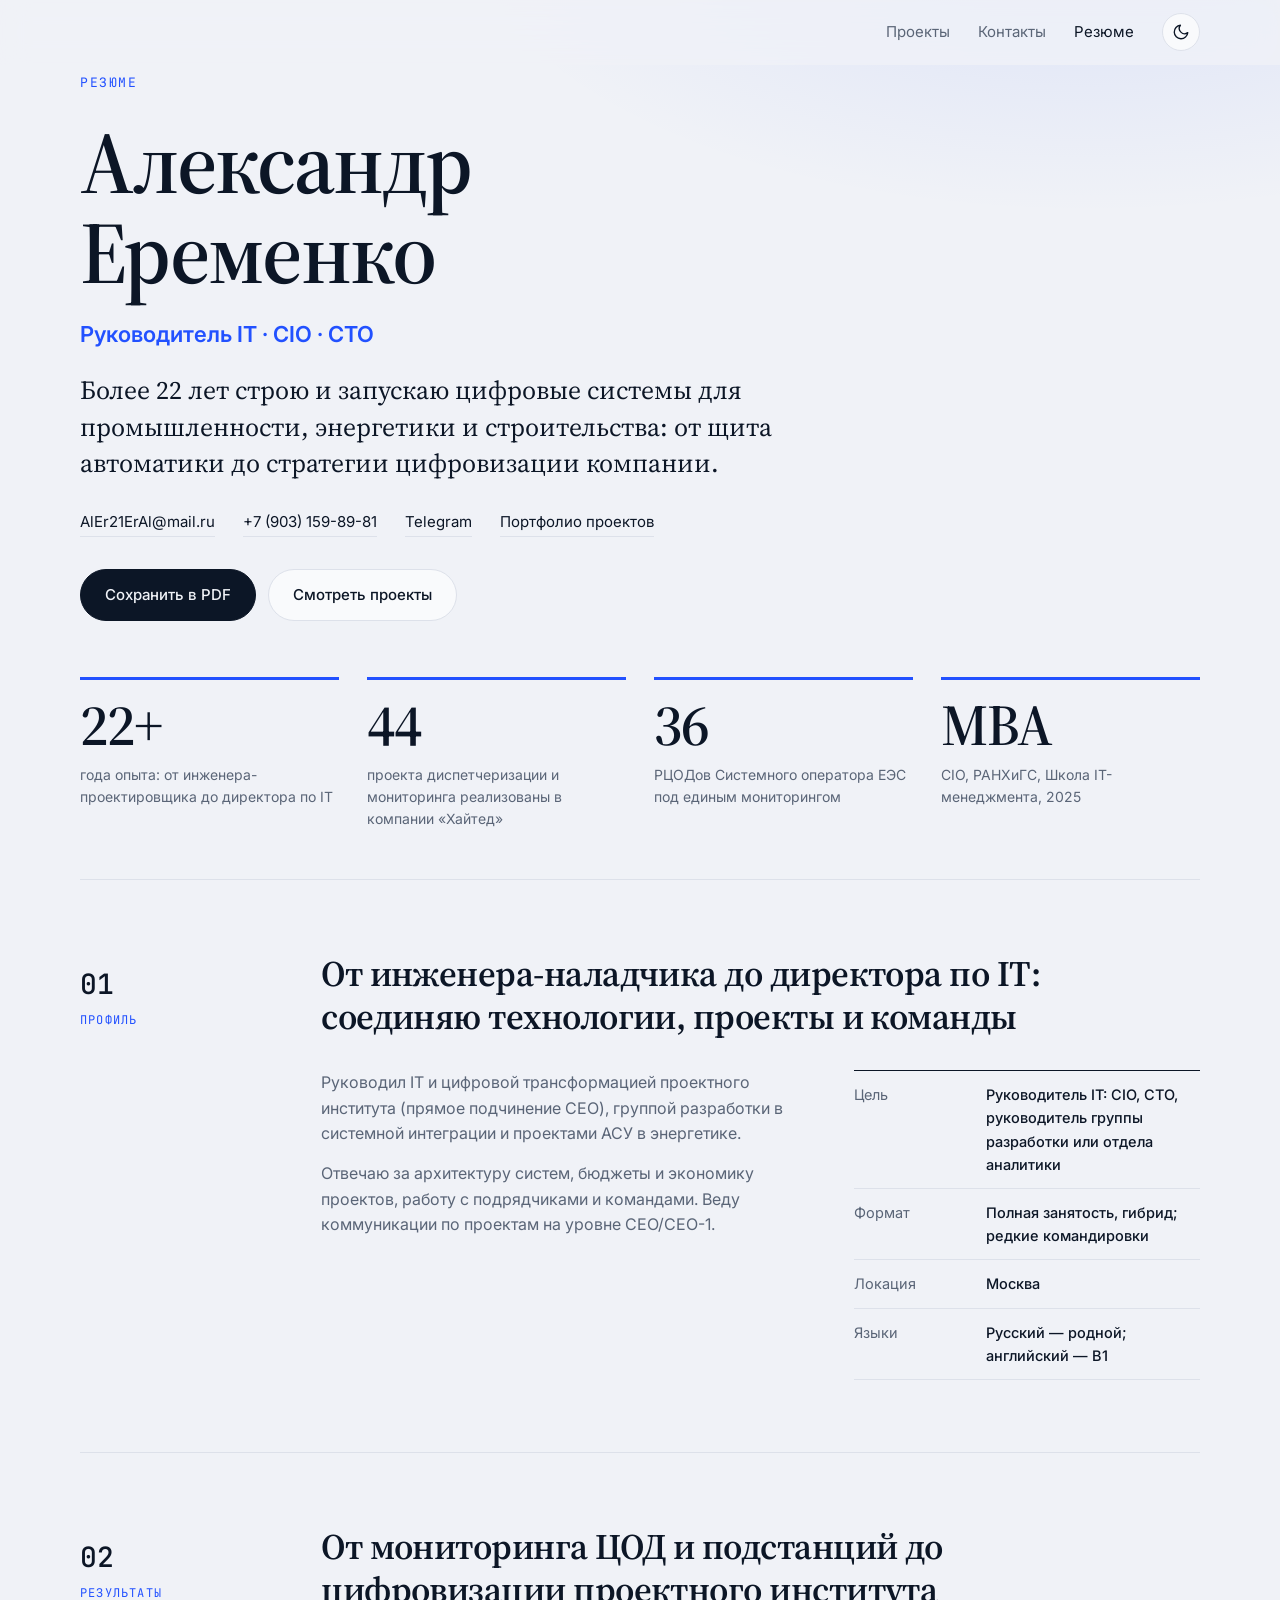
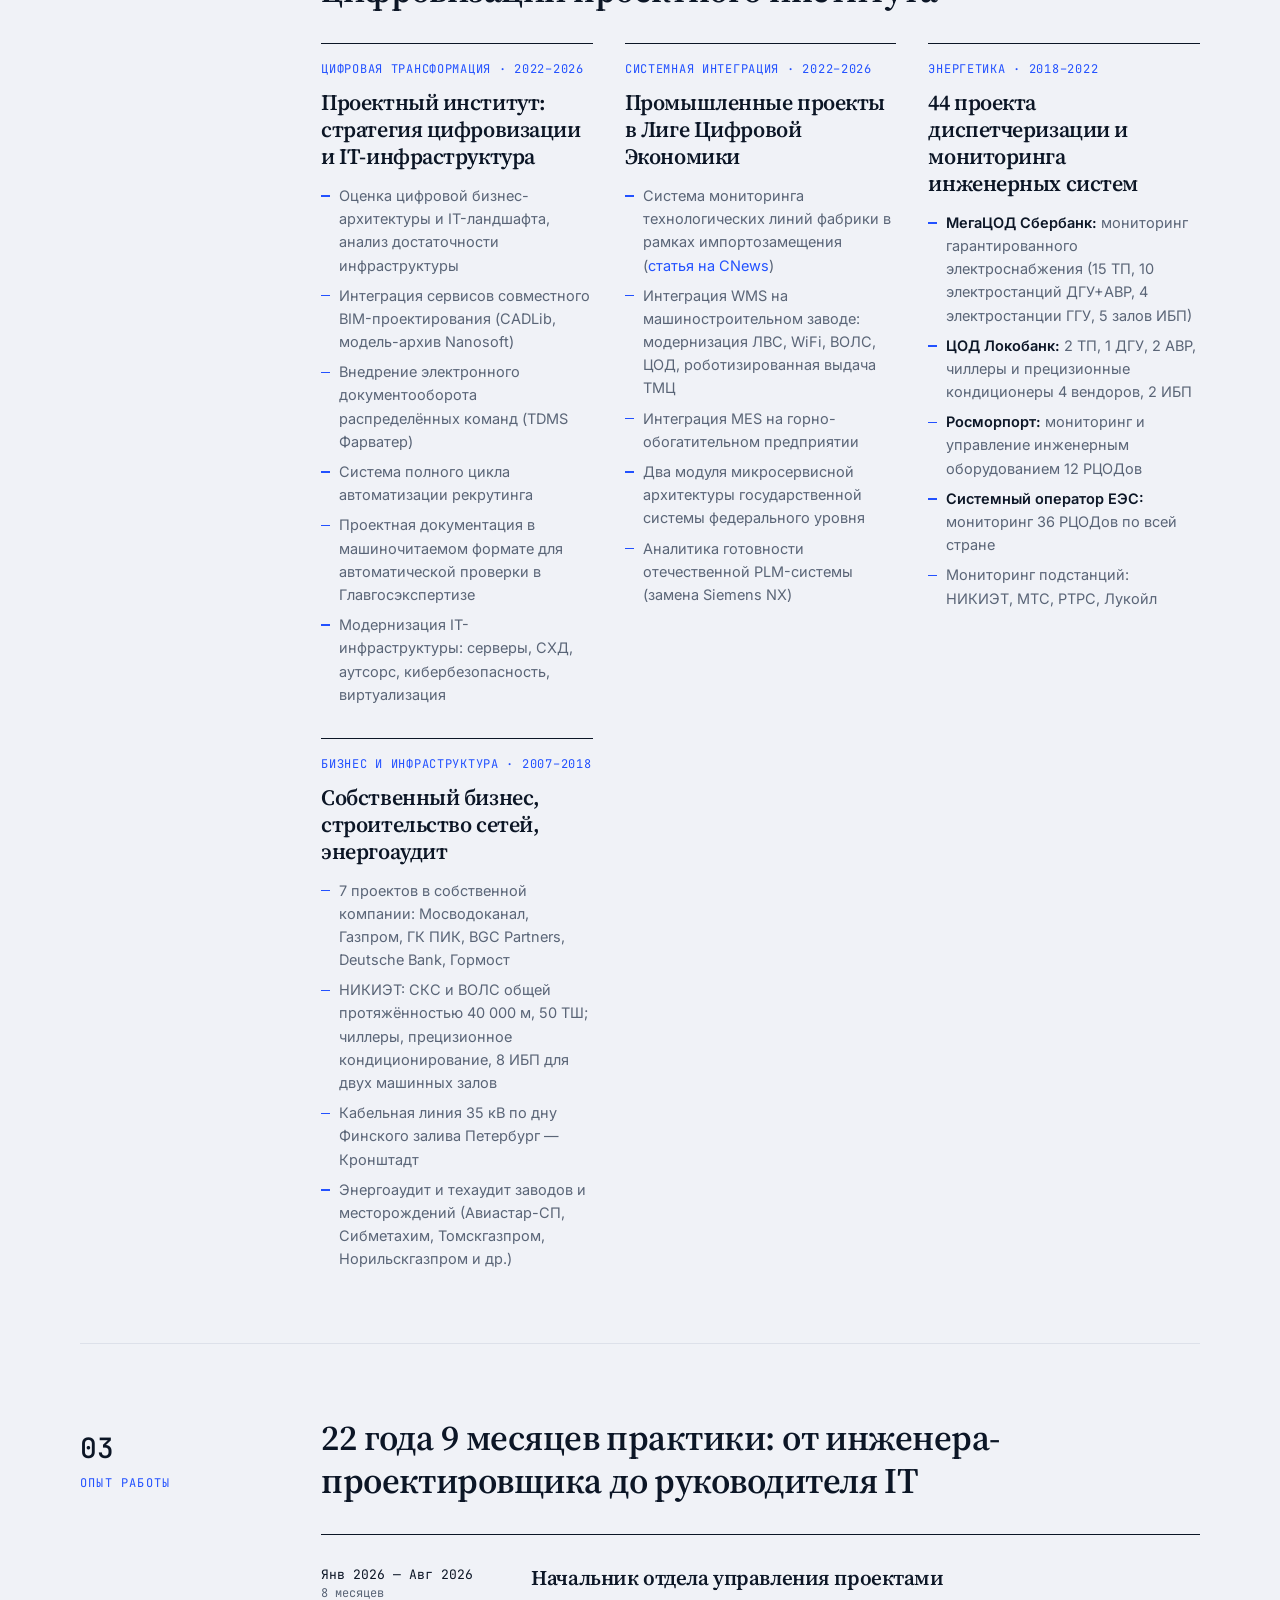
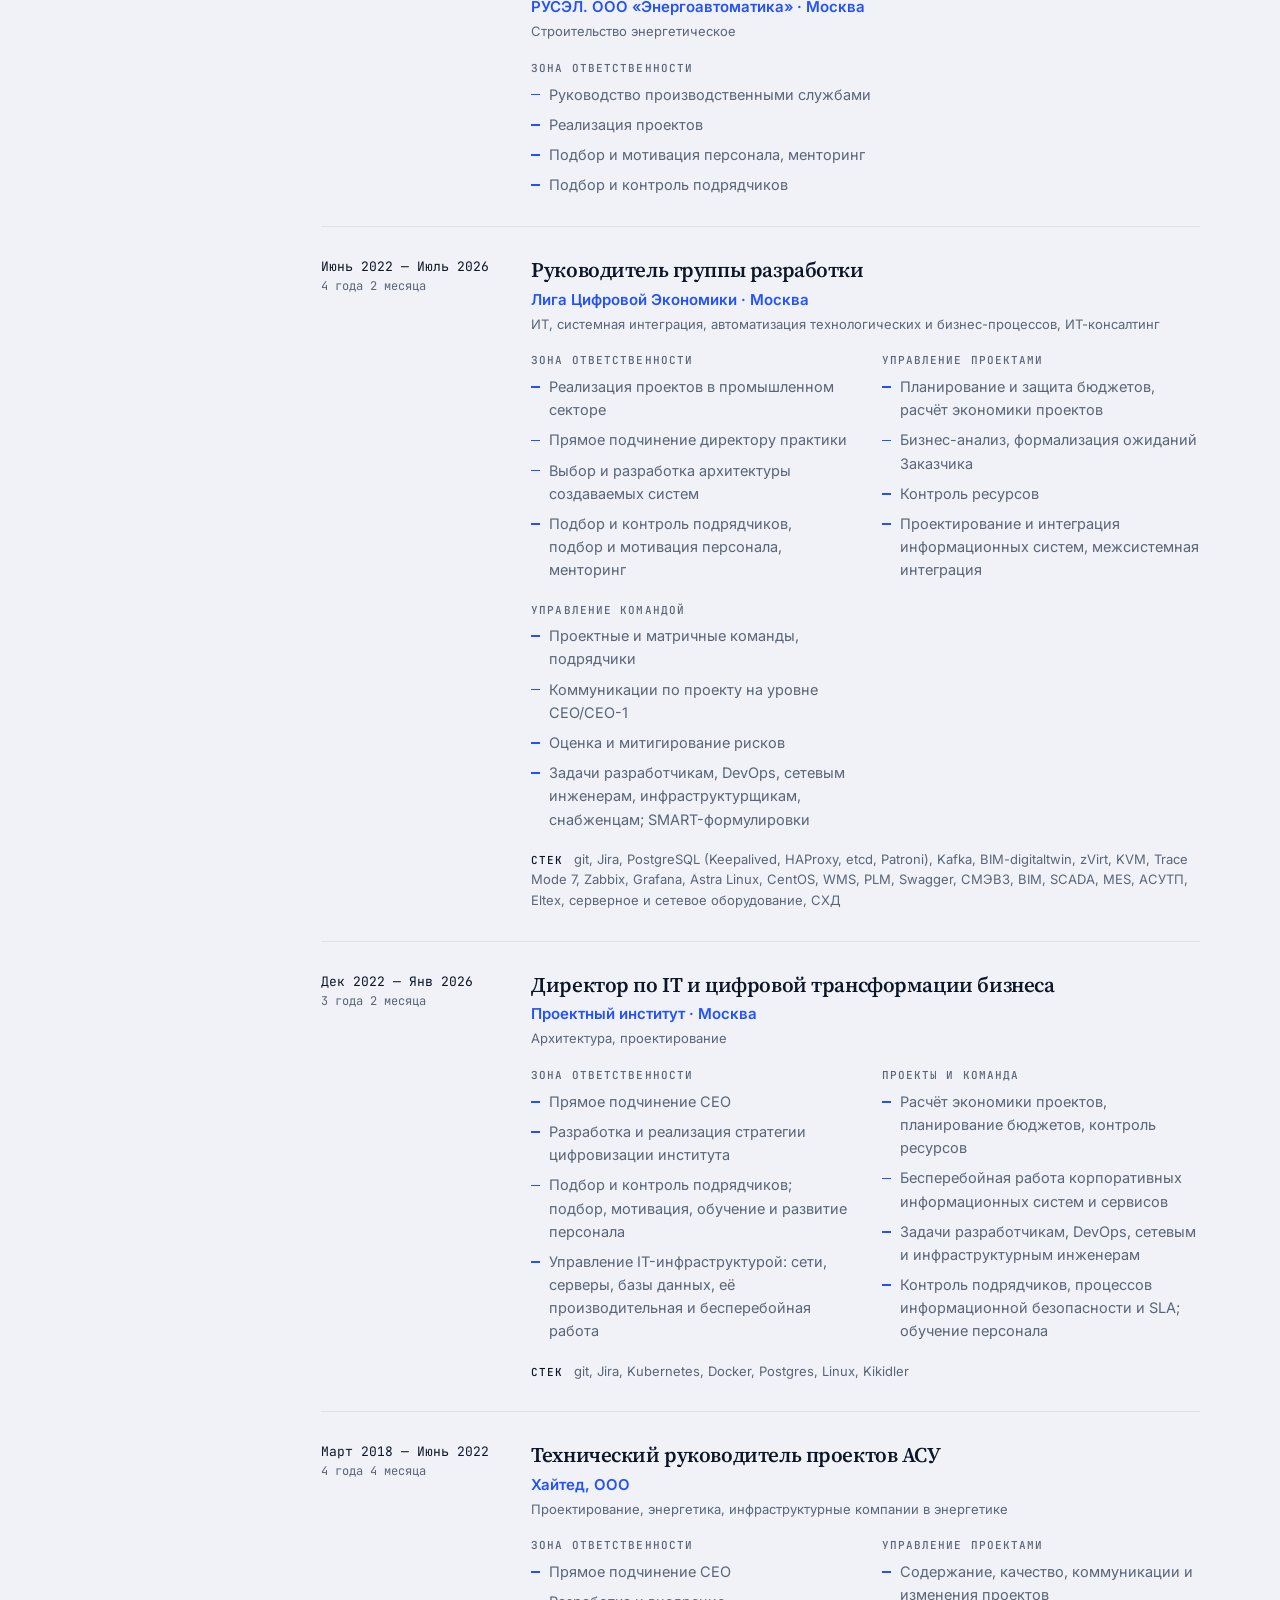
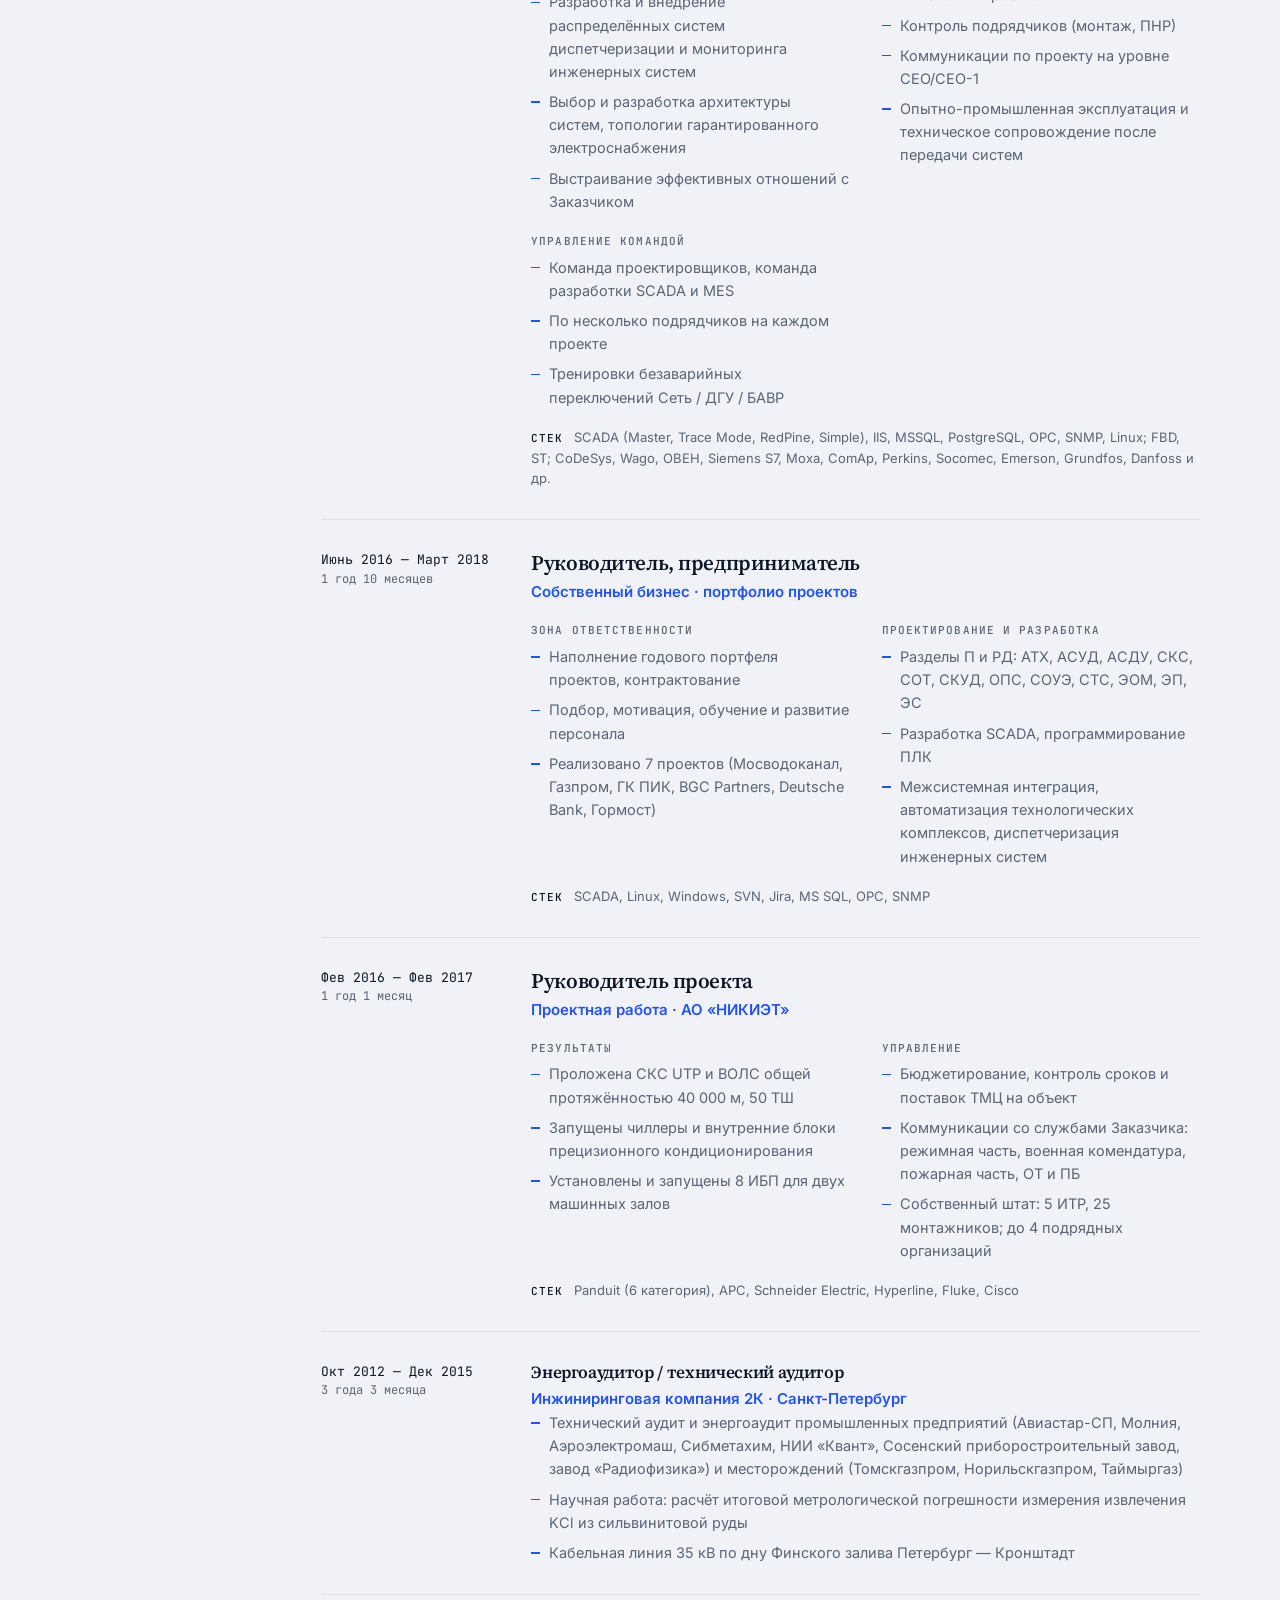
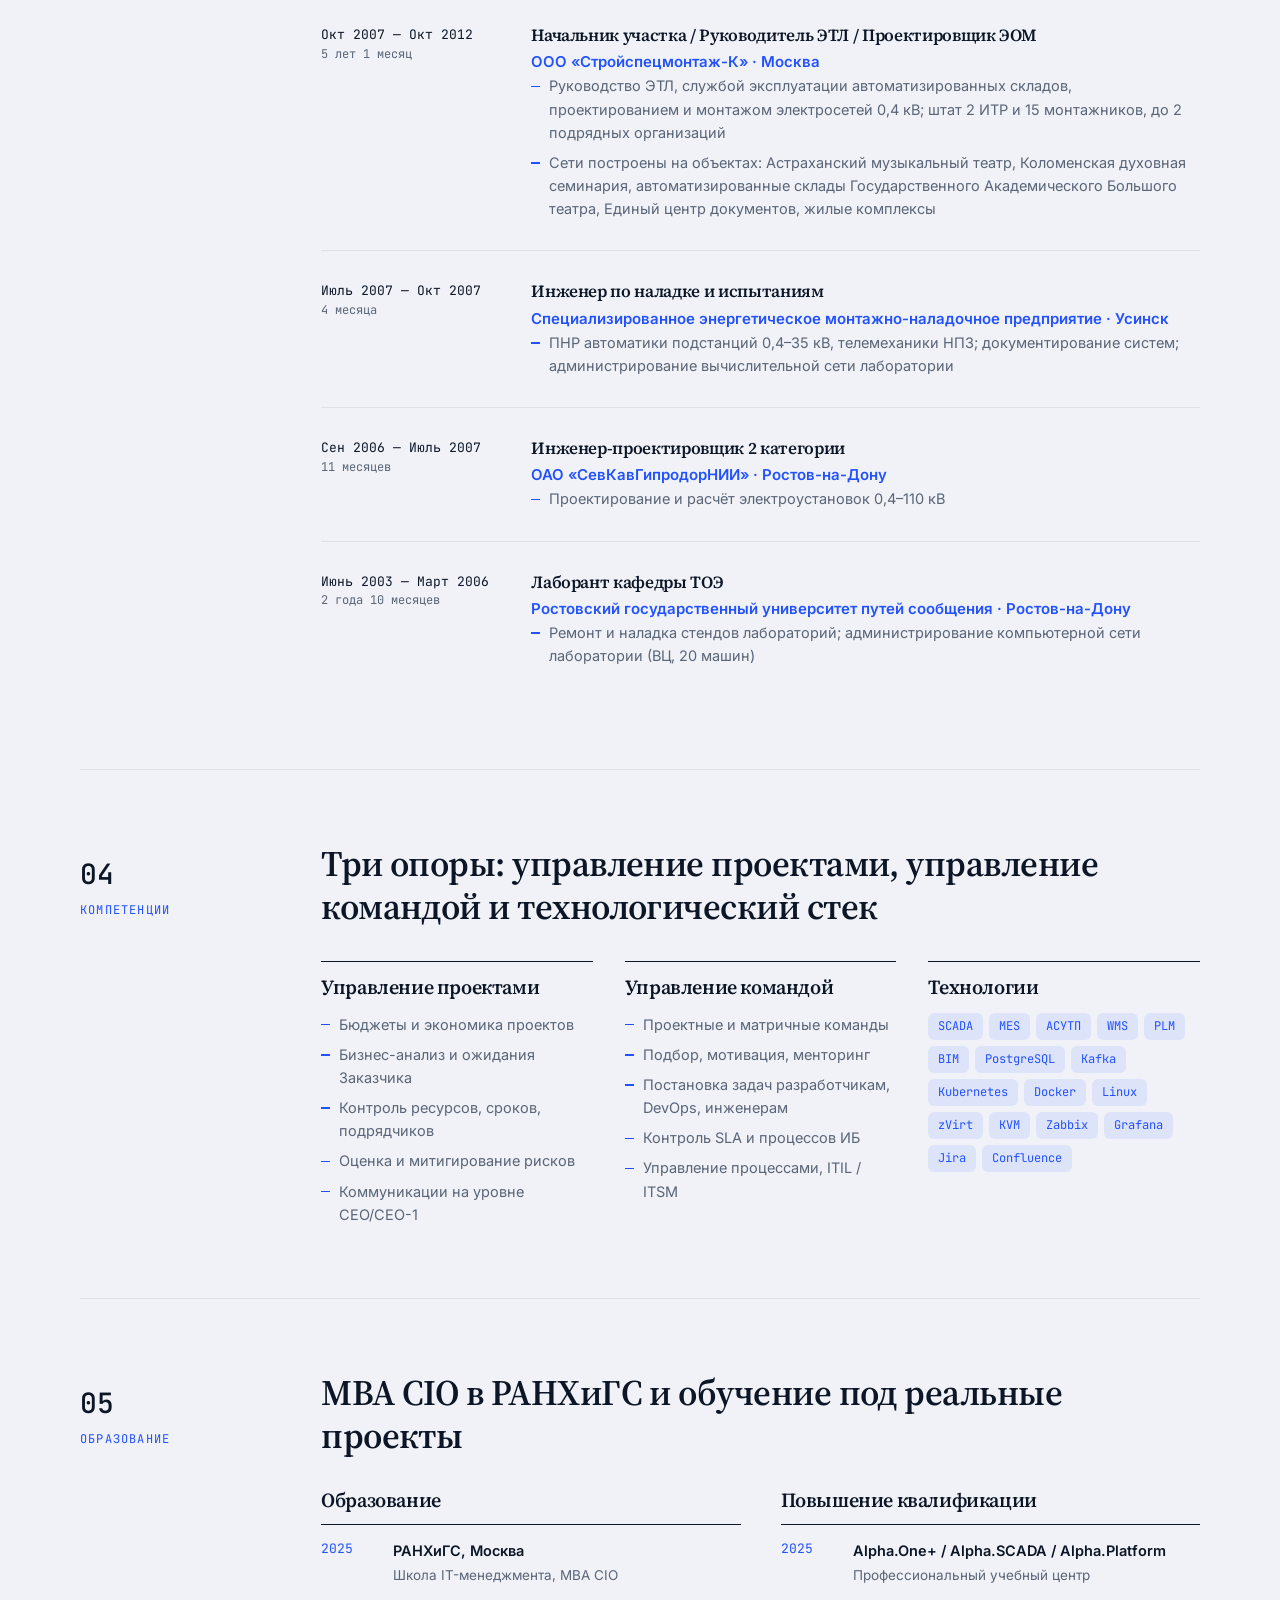
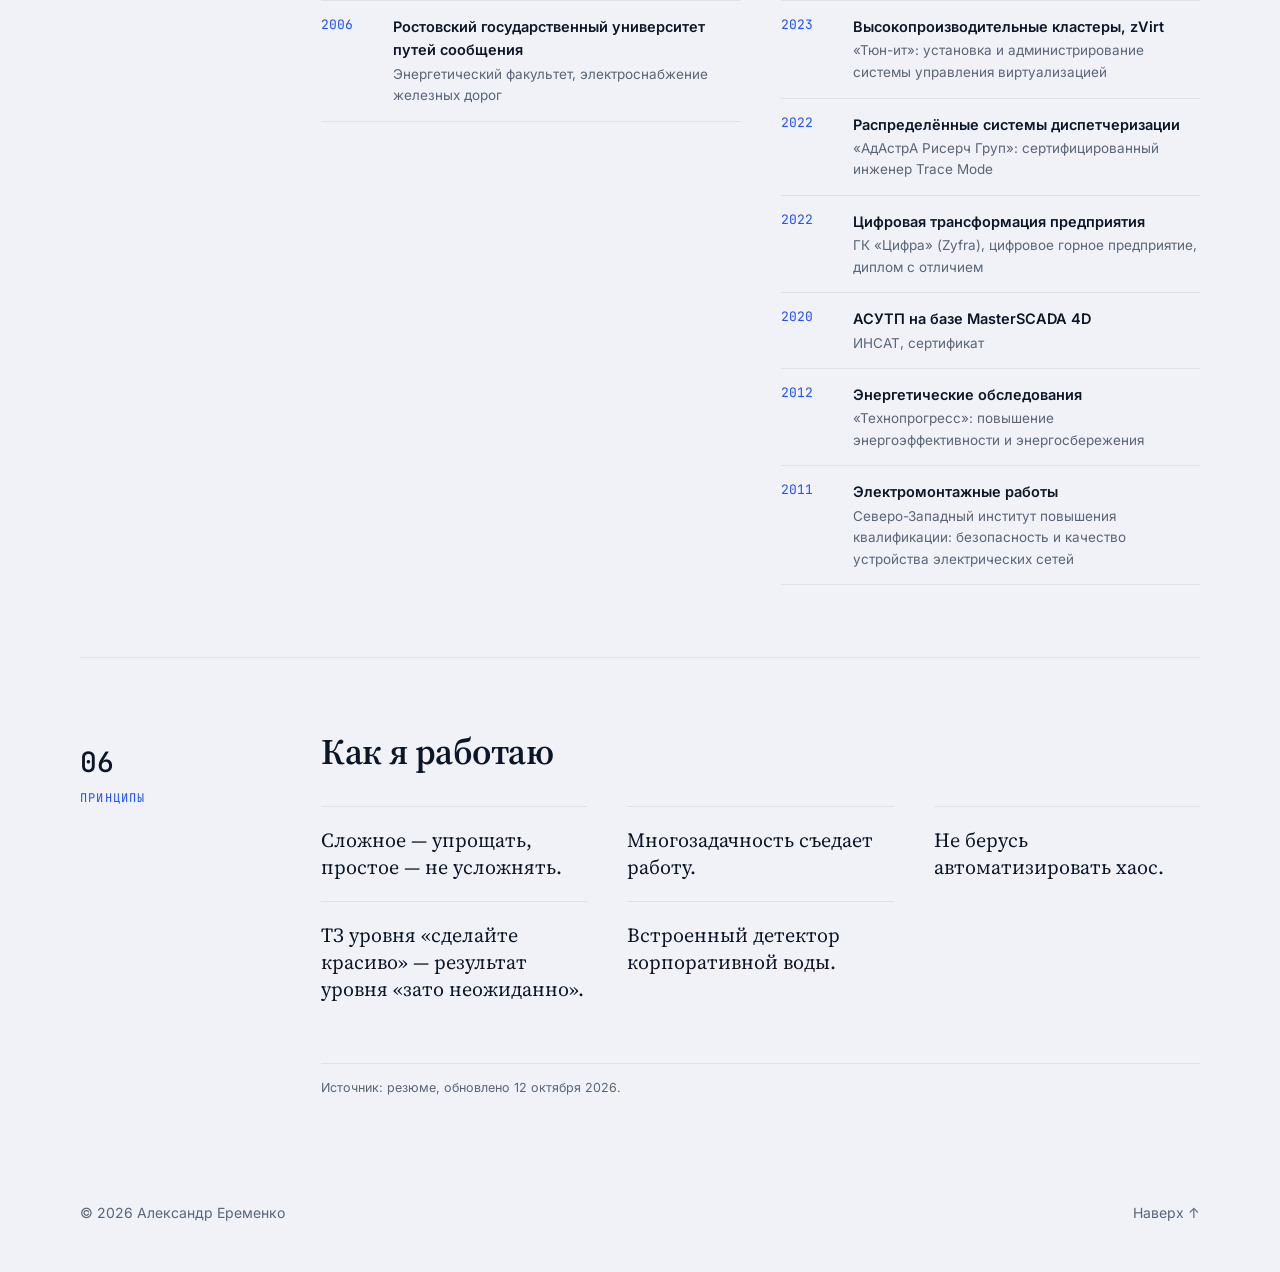
==== resume.html @ a6214715 "добавил резюме" ====
<!DOCTYPE html>
<html lang="ru">
<head>
  <meta charset="UTF-8">
  <meta name="viewport" content="width=device-width, initial-scale=1.0">
  <title>Александр Еременко — Резюме</title>
  <meta name="description" content="Резюме Александра Еременко: руководитель IT (CIO/CTO), 22 года опыта в промышленной автоматизации, энергетике и цифровой трансформации.">
  <meta name="theme-color" content="#F0F2F7" media="(prefers-color-scheme: light)">
  <meta name="theme-color" content="#0F131A" media="(prefers-color-scheme: dark)">
  <link rel="preconnect" href="https://fonts.googleapis.com">
  <link rel="preconnect" href="https://fonts.gstatic.com" crossorigin>
  <link href="https://fonts.googleapis.com/css2?family=Inter:wght@400;500;600;700&family=JetBrains+Mono:wght@400;500&family=Source+Serif+4:opsz,wght@8..60,400;8..60,600&display=swap" rel="stylesheet">
  <link rel="stylesheet" href="style.css">
  <script>
    try {
      var t = localStorage.getItem('theme');
      if (t) document.documentElement.setAttribute('data-theme', t);
    } catch (e) {}
  </script>
</head>
<body>

  <header class="nav" id="nav">
    <div class="container nav__inner">
      <nav class="nav__links">
        <a href="index.html#projects">Проекты</a>
        <a href="index.html#contacts">Контакты</a>
        <a href="resume.html" class="is-active">Резюме</a>
        <button class="theme-toggle" id="themeToggle" aria-label="Сменить тему">
          <svg class="icon-sun" viewBox="0 0 24 24" width="18" height="18" fill="none" stroke="currentColor" stroke-width="1.8" stroke-linecap="round"><circle cx="12" cy="12" r="4"/><path d="M12 2v2M12 20v2M4.9 4.9l1.4 1.4M17.7 17.7l1.4 1.4M2 12h2M20 12h2M4.9 19.1l1.4-1.4M17.7 6.3l1.4-1.4"/></svg>
          <svg class="icon-moon" viewBox="0 0 24 24" width="18" height="18" fill="none" stroke="currentColor" stroke-width="1.8" stroke-linecap="round" stroke-linejoin="round"><path d="M21 12.8A9 9 0 1 1 11.2 3a7 7 0 0 0 9.8 9.8z"/></svg>
        </button>
      </nav>
    </div>
  </header>

  <main id="top" class="container">

    <!-- Шапка резюме -->
    <section class="cv-hero">
      <p class="eyebrow reveal">Резюме</p>
      <h1 class="reveal">Александр<br>Еременко</h1>
      <p class="cv-hero__role reveal">Руководитель IT · CIO · CTO</p>
      <p class="cv-hero__lead reveal">Более 22 лет строю и запускаю цифровые системы для промышленности, энергетики и строительства: от щита автоматики до стратегии цифровизации компании.</p>
      <div class="cv-contacts reveal">
        <a href="mailto:AlEr21ErAl@mail.ru">AlEr21ErAl@mail.ru</a>
        <a href="tel:+79031598981">+7 (903) 159-89-81</a>
        <a href="https://t.me/Aleksandr_Viktorovich_Eremenko" target="_blank" rel="noopener">Telegram</a>
        <a href="index.html#projects">Портфолио проектов</a>
      </div>
      <div class="cv-actions reveal">
        <button class="btn btn--primary" id="printBtn" type="button">Сохранить в PDF</button>
        <a class="btn" href="index.html#projects">Смотреть проекты</a>
      </div>

      <div class="kpis reveal">
        <div class="kpi"><b>22+</b><span>года опыта: от инженера-проектировщика до директора по IT</span></div>
        <div class="kpi"><b>44</b><span>проекта диспетчеризации и мониторинга реализованы в компании «Хайтед»</span></div>
        <div class="kpi"><b>36</b><span>РЦОДов Системного оператора ЕЭС под единым мониторингом</span></div>
        <div class="kpi"><b>MBA</b><span>CIO, РАНХиГС, Школа IT-менеджмента, 2025</span></div>
      </div>
    </section>

    <!-- 01 Профиль -->
    <section class="cv-section reveal">
      <div class="cv-section__grid">
        <div class="cv-label"><b>01</b>Профиль</div>
        <div>
          <h2 class="cv-title">От инженера-наладчика до директора по IT: соединяю технологии, проекты и команды</h2>
          <div class="cv-profile">
            <div class="cv-profile__text">
              <p>Руководил IT и цифровой трансформацией проектного института (прямое подчинение CEO), группой разработки в системной интеграции и проектами АСУ в энергетике.</p>
              <p>Отвечаю за архитектуру систем, бюджеты и экономику проектов, работу с подрядчиками и командами. Веду коммуникации по проектам на уровне CEO/CEO-1.</p>
            </div>
            <dl class="facts">
              <div><dt>Цель</dt><dd>Руководитель IT: CIO, CTO, руководитель группы разработки или отдела аналитики</dd></div>
              <div><dt>Формат</dt><dd>Полная занятость, гибрид; редкие командировки</dd></div>
              <div><dt>Локация</dt><dd>Москва</dd></div>
              <div><dt>Языки</dt><dd>Русский — родной; английский — B1</dd></div>
            </dl>
          </div>
        </div>
      </div>
    </section>

    <!-- 02 Результаты -->
    <section class="cv-section reveal">
      <div class="cv-section__grid">
        <div class="cv-label"><b>02</b>Результаты</div>
        <div>
          <h2 class="cv-title">От мониторинга ЦОД и подстанций до цифровизации проектного института</h2>
          <div class="exhibits">

            <article class="exhibit">
              <p class="exhibit__tag">Цифровая трансформация · 2022–2026</p>
              <h3>Проектный институт: стратегия цифровизации и IT-инфраструктура</h3>
              <ul class="dash">
                <li>Оценка цифровой бизнес-архитектуры и IT-ландшафта, анализ достаточности инфраструктуры</li>
                <li>Интеграция сервисов совместного BIM-проектирования (CADLib, модель-архив Nanosoft)</li>
                <li>Внедрение электронного документооборота распределённых команд (TDMS Фарватер)</li>
                <li>Система полного цикла автоматизации рекрутинга</li>
                <li>Проектная документация в машиночитаемом формате для автоматической проверки в Главгосэкспертизе</li>
                <li>Модернизация IT-инфраструктуры: серверы, СХД, аутсорс, кибербезопасность, виртуализация</li>
              </ul>
            </article>

            <article class="exhibit">
              <p class="exhibit__tag">Системная интеграция · 2022–2026</p>
              <h3>Промышленные проекты в Лиге Цифровой Экономики</h3>
              <ul class="dash">
                <li>Система мониторинга технологических линий фабрики в рамках импортозамещения (<a href="https://www.cnews.ru/news/line/2024-08-29_liga_tsifrovoj_ekonomiki" target="_blank" rel="noopener">статья на CNews</a>)</li>
                <li>Интеграция WMS на машиностроительном заводе: модернизация ЛВС, WiFi, ВОЛС, ЦОД, роботизированная выдача ТМЦ</li>
                <li>Интеграция MES на горно-обогатительном предприятии</li>
                <li>Два модуля микросервисной архитектуры государственной системы федерального уровня</li>
                <li>Аналитика готовности отечественной PLM-системы (замена Siemens NX)</li>
              </ul>
            </article>

            <article class="exhibit">
              <p class="exhibit__tag">Энергетика · 2018–2022</p>
              <h3>44 проекта диспетчеризации и мониторинга инженерных систем</h3>
              <ul class="dash">
                <li><b>МегаЦОД Сбербанк:</b> мониторинг гарантированного электроснабжения (15 ТП, 10 электростанций ДГУ+АВР, 4 электростанции ГГУ, 5 залов ИБП)</li>
                <li><b>ЦОД Локобанк:</b> 2 ТП, 1 ДГУ, 2 АВР, чиллеры и прецизионные кондиционеры 4 вендоров, 2 ИБП</li>
                <li><b>Росморпорт:</b> мониторинг и управление инженерным оборудованием 12 РЦОДов</li>
                <li><b>Системный оператор ЕЭС:</b> мониторинг 36 РЦОДов по всей стране</li>
                <li>Мониторинг подстанций: НИКИЭТ, МТС, РТРС, Лукойл</li>
              </ul>
            </article>

            <article class="exhibit">
              <p class="exhibit__tag">Бизнес и инфраструктура · 2007–2018</p>
              <h3>Собственный бизнес, строительство сетей, энергоаудит</h3>
              <ul class="dash">
                <li>7 проектов в собственной компании: Мосводоканал, Газпром, ГК ПИК, BGC Partners, Deutsche Bank, Гормост</li>
                <li>НИКИЭТ: СКС и ВОЛС общей протяжённостью 40 000 м, 50 ТШ; чиллеры, прецизионное кондиционирование, 8 ИБП для двух машинных залов</li>
                <li>Кабельная линия 35 кВ по дну Финского залива Петербург — Кронштадт</li>
                <li>Энергоаудит и техаудит заводов и месторождений (Авиастар-СП, Сибметахим, Томскгазпром, Норильскгазпром и др.)</li>
              </ul>
            </article>

          </div>
        </div>
      </div>
    </section>

    <!-- 03 Опыт -->
    <section class="cv-section">
      <div class="cv-section__grid">
        <div class="cv-label reveal"><b>03</b>Опыт работы</div>
        <div>
          <h2 class="cv-title reveal">22 года 9 месяцев практики: от инженера-проектировщика до руководителя IT</h2>
          <div class="jobs">

            <article class="job reveal">
              <div class="job__meta">Янв 2026 — Авг 2026<small>8 месяцев</small></div>
              <div class="job__body">
                <h3>Начальник отдела управления проектами</h3>
                <p class="job__org">РУСЭЛ. ООО «Энергоавтоматика» · Москва</p>
                <p class="job__sector">Строительство энергетическое</p>
                <div class="job__cols">
                  <div>
                    <h4>Зона ответственности</h4>
                    <ul class="dash">
                      <li>Руководство производственными службами</li>
                      <li>Реализация проектов</li>
                      <li>Подбор и мотивация персонала, менторинг</li>
                      <li>Подбор и контроль подрядчиков</li>
                    </ul>
                  </div>
                </div>
              </div>
            </article>

            <article class="job reveal">
              <div class="job__meta">Июнь 2022 — Июль 2026<small>4 года 2 месяца</small></div>
              <div class="job__body">
                <h3>Руководитель группы разработки</h3>
                <p class="job__org">Лига Цифровой Экономики · Москва</p>
                <p class="job__sector">ИТ, системная интеграция, автоматизация технологических и бизнес-процессов, ИТ-консалтинг</p>
                <div class="job__cols">
                  <div>
                    <h4>Зона ответственности</h4>
                    <ul class="dash">
                      <li>Реализация проектов в промышленном секторе</li>
                      <li>Прямое подчинение директору практики</li>
                      <li>Выбор и разработка архитектуры создаваемых систем</li>
                      <li>Подбор и контроль подрядчиков, подбор и мотивация персонала, менторинг</li>
                    </ul>
                  </div>
                  <div>
                    <h4>Управление проектами</h4>
                    <ul class="dash">
                      <li>Планирование и защита бюджетов, расчёт экономики проектов</li>
                      <li>Бизнес-анализ, формализация ожиданий Заказчика</li>
                      <li>Контроль ресурсов</li>
                      <li>Проектирование и интеграция информационных систем, межсистемная интеграция</li>
                    </ul>
                  </div>
                  <div>
                    <h4>Управление командой</h4>
                    <ul class="dash">
                      <li>Проектные и матричные команды, подрядчики</li>
                      <li>Коммуникации по проекту на уровне CEO/CEO-1</li>
                      <li>Оценка и митигирование рисков</li>
                      <li>Задачи разработчикам, DevOps, сетевым инженерам, инфраструктурщикам, снабженцам; SMART-формулировки</li>
                    </ul>
                  </div>
                </div>
                <p class="job__stack"><b>Стек</b> git, Jira, PostgreSQL (Keepalived, HAProxy, etcd, Patroni), Kafka, BIM-digitaltwin, zVirt, KVM, Trace Mode 7, Zabbix, Grafana, Astra Linux, CentOS, WMS, PLM, Swagger, СМЭВ3, BIM, SCADA, MES, АСУТП, Eltex, серверное и сетевое оборудование, СХД</p>
              </div>
            </article>

            <article class="job reveal">
              <div class="job__meta">Дек 2022 — Янв 2026<small>3 года 2 месяца</small></div>
              <div class="job__body">
                <h3>Директор по IT и цифровой трансформации бизнеса</h3>
                <p class="job__org">Проектный институт · Москва</p>
                <p class="job__sector">Архитектура, проектирование</p>
                <div class="job__cols">
                  <div>
                    <h4>Зона ответственности</h4>
                    <ul class="dash">
                      <li>Прямое подчинение CEO</li>
                      <li>Разработка и реализация стратегии цифровизации института</li>
                      <li>Подбор и контроль подрядчиков; подбор, мотивация, обучение и развитие персонала</li>
                      <li>Управление IT-инфраструктурой: сети, серверы, базы данных, её производительная и бесперебойная работа</li>
                    </ul>
                  </div>
                  <div>
                    <h4>Проекты и команда</h4>
                    <ul class="dash">
                      <li>Расчёт экономики проектов, планирование бюджетов, контроль ресурсов</li>
                      <li>Бесперебойная работа корпоративных информационных систем и сервисов</li>
                      <li>Задачи разработчикам, DevOps, сетевым и инфраструктурным инженерам</li>
                      <li>Контроль подрядчиков, процессов информационной безопасности и SLA; обучение персонала</li>
                    </ul>
                  </div>
                </div>
                <p class="job__stack"><b>Стек</b> git, Jira, Kubernetes, Docker, Postgres, Linux, Kikidler</p>
              </div>
            </article>

            <article class="job reveal">
              <div class="job__meta">Март 2018 — Июнь 2022<small>4 года 4 месяца</small></div>
              <div class="job__body">
                <h3>Технический руководитель проектов АСУ</h3>
                <p class="job__org">Хайтед, ООО</p>
                <p class="job__sector">Проектирование, энергетика, инфраструктурные компании в энергетике</p>
                <div class="job__cols">
                  <div>
                    <h4>Зона ответственности</h4>
                    <ul class="dash">
                      <li>Прямое подчинение CEO</li>
                      <li>Разработка и внедрение распределённых систем диспетчеризации и мониторинга инженерных систем</li>
                      <li>Выбор и разработка архитектуры систем, топологии гарантированного электроснабжения</li>
                      <li>Выстраивание эффективных отношений с Заказчиком</li>
                    </ul>
                  </div>
                  <div>
                    <h4>Управление проектами</h4>
                    <ul class="dash">
                      <li>Содержание, качество, коммуникации и изменения проектов</li>
                      <li>Контроль подрядчиков (монтаж, ПНР)</li>
                      <li>Коммуникации по проекту на уровне CEO/CEO-1</li>
                      <li>Опытно-промышленная эксплуатация и техническое сопровождение после передачи систем</li>
                    </ul>
                  </div>
                  <div>
                    <h4>Управление командой</h4>
                    <ul class="dash">
                      <li>Команда проектировщиков, команда разработки SCADA и MES</li>
                      <li>По несколько подрядчиков на каждом проекте</li>
                      <li>Тренировки безаварийных переключений Сеть / ДГУ / БАВР</li>
                    </ul>
                  </div>
                </div>
                <p class="job__stack"><b>Стек</b> SCADA (Master, Trace Mode, RedPine, Simple), IIS, MSSQL, PostgreSQL, OPC, SNMP, Linux; FBD, ST; CoDeSys, Wago, ОВЕН, Siemens S7, Moxa, ComAp, Perkins, Socomec, Emerson, Grundfos, Danfoss и др.</p>
              </div>
            </article>

            <article class="job reveal">
              <div class="job__meta">Июнь 2016 — Март 2018<small>1 год 10 месяцев</small></div>
              <div class="job__body">
                <h3>Руководитель, предприниматель</h3>
                <p class="job__org">Собственный бизнес · <a href="index.html#projects">портфолио проектов</a></p>
                <div class="job__cols">
                  <div>
                    <h4>Зона ответственности</h4>
                    <ul class="dash">
                      <li>Наполнение годового портфеля проектов, контрактование</li>
                      <li>Подбор, мотивация, обучение и развитие персонала</li>
                      <li>Реализовано 7 проектов (Мосводоканал, Газпром, ГК ПИК, BGC Partners, Deutsche Bank, Гормост)</li>
                    </ul>
                  </div>
                  <div>
                    <h4>Проектирование и разработка</h4>
                    <ul class="dash">
                      <li>Разделы П и РД: АТХ, АСУД, АСДУ, СКС, СОТ, СКУД, ОПС, СОУЭ, СТС, ЭОМ, ЭП, ЭС</li>
                      <li>Разработка SCADA, программирование ПЛК</li>
                      <li>Межсистемная интеграция, автоматизация технологических комплексов, диспетчеризация инженерных систем</li>
                    </ul>
                  </div>
                </div>
                <p class="job__stack"><b>Стек</b> SCADA, Linux, Windows, SVN, Jira, MS SQL, OPC, SNMP</p>
              </div>
            </article>

            <article class="job reveal">
              <div class="job__meta">Фев 2016 — Фев 2017<small>1 год 1 месяц</small></div>
              <div class="job__body">
                <h3>Руководитель проекта</h3>
                <p class="job__org">Проектная работа · АО «НИКИЭТ»</p>
                <div class="job__cols">
                  <div>
                    <h4>Результаты</h4>
                    <ul class="dash">
                      <li>Проложена СКС UTP и ВОЛС общей протяжённостью 40 000 м, 50 ТШ</li>
                      <li>Запущены чиллеры и внутренние блоки прецизионного кондиционирования</li>
                      <li>Установлены и запущены 8 ИБП для двух машинных залов</li>
                    </ul>
                  </div>
                  <div>
                    <h4>Управление</h4>
                    <ul class="dash">
                      <li>Бюджетирование, контроль сроков и поставок ТМЦ на объект</li>
                      <li>Коммуникации со службами Заказчика: режимная часть, военная комендатура, пожарная часть, ОТ и ПБ</li>
                      <li>Собственный штат: 5 ИТР, 25 монтажников; до 4 подрядных организаций</li>
                    </ul>
                  </div>
                </div>
                <p class="job__stack"><b>Стек</b> Panduit (6 категория), APC, Schneider Electric, Hyperline, Fluke, Cisco</p>
              </div>
            </article>

            <article class="job job--compact reveal">
              <div class="job__meta">Окт 2012 — Дек 2015<small>3 года 3 месяца</small></div>
              <div class="job__body">
                <h3>Энергоаудитор / технический аудитор</h3>
                <p class="job__org">Инжиниринговая компания 2К · Санкт-Петербург</p>
                <ul class="dash">
                  <li>Технический аудит и энергоаудит промышленных предприятий (Авиастар-СП, Молния, Аэроэлектромаш, Сибметахим, НИИ «Квант», Сосенский приборостроительный завод, завод «Радиофизика») и месторождений (Томскгазпром, Норильскгазпром, Таймыргаз)</li>
                  <li>Научная работа: расчёт итоговой метрологической погрешности измерения извлечения KCl из сильвинитовой руды</li>
                  <li>Кабельная линия 35 кВ по дну Финского залива Петербург — Кронштадт</li>
                </ul>
              </div>
            </article>

            <article class="job job--compact reveal">
              <div class="job__meta">Окт 2007 — Окт 2012<small>5 лет 1 месяц</small></div>
              <div class="job__body">
                <h3>Начальник участка / Руководитель ЭТЛ / Проектировщик ЭОМ</h3>
                <p class="job__org">ООО «Стройспецмонтаж-К» · Москва</p>
                <ul class="dash">
                  <li>Руководство ЭТЛ, службой эксплуатации автоматизированных складов, проектированием и монтажом электросетей 0,4 кВ; штат 2 ИТР и 15 монтажников, до 2 подрядных организаций</li>
                  <li>Сети построены на объектах: Астраханский музыкальный театр, Коломенская духовная семинария, автоматизированные склады Государственного Академического Большого театра, Единый центр документов, жилые комплексы</li>
                </ul>
              </div>
            </article>

            <article class="job job--compact reveal">
              <div class="job__meta">Июль 2007 — Окт 2007<small>4 месяца</small></div>
              <div class="job__body">
                <h3>Инженер по наладке и испытаниям</h3>
                <p class="job__org">Специализированное энергетическое монтажно-наладочное предприятие · Усинск</p>
                <ul class="dash">
                  <li>ПНР автоматики подстанций 0,4–35 кВ, телемеханики НПЗ; документирование систем; администрирование вычислительной сети лаборатории</li>
                </ul>
              </div>
            </article>

            <article class="job job--compact reveal">
              <div class="job__meta">Сен 2006 — Июль 2007<small>11 месяцев</small></div>
              <div class="job__body">
                <h3>Инженер-проектировщик 2 категории</h3>
                <p class="job__org">ОАО «СевКавГипродорНИИ» · Ростов-на-Дону</p>
                <ul class="dash">
                  <li>Проектирование и расчёт электроустановок 0,4–110 кВ</li>
                </ul>
              </div>
            </article>

            <article class="job job--compact reveal">
              <div class="job__meta">Июнь 2003 — Март 2006<small>2 года 10 месяцев</small></div>
              <div class="job__body">
                <h3>Лаборант кафедры ТОЭ</h3>
                <p class="job__org">Ростовский государственный университет путей сообщения · Ростов-на-Дону</p>
                <ul class="dash">
                  <li>Ремонт и наладка стендов лабораторий; администрирование компьютерной сети лаборатории (ВЦ, 20 машин)</li>
                </ul>
              </div>
            </article>

          </div>
        </div>
      </div>
    </section>

    <!-- 04 Компетенции -->
    <section class="cv-section reveal">
      <div class="cv-section__grid">
        <div class="cv-label"><b>04</b>Компетенции</div>
        <div>
          <h2 class="cv-title">Три опоры: управление проектами, управление командой и технологический стек</h2>
          <div class="cols3">
            <div>
              <h3>Управление проектами</h3>
              <ul class="dash">
                <li>Бюджеты и экономика проектов</li>
                <li>Бизнес-анализ и ожидания Заказчика</li>
                <li>Контроль ресурсов, сроков, подрядчиков</li>
                <li>Оценка и митигирование рисков</li>
                <li>Коммуникации на уровне CEO/CEO-1</li>
              </ul>
            </div>
            <div>
              <h3>Управление командой</h3>
              <ul class="dash">
                <li>Проектные и матричные команды</li>
                <li>Подбор, мотивация, менторинг</li>
                <li>Постановка задач разработчикам, DevOps, инженерам</li>
                <li>Контроль SLA и процессов ИБ</li>
                <li>Управление процессами, ITIL / ITSM</li>
              </ul>
            </div>
            <div>
              <h3>Технологии</h3>
              <ul class="chips">
                <li>SCADA</li><li>MES</li><li>АСУТП</li><li>WMS</li><li>PLM</li><li>BIM</li>
                <li>PostgreSQL</li><li>Kafka</li><li>Kubernetes</li><li>Docker</li><li>Linux</li>
                <li>zVirt</li><li>KVM</li><li>Zabbix</li><li>Grafana</li><li>Jira</li><li>Confluence</li>
              </ul>
            </div>
          </div>
        </div>
      </div>
    </section>

    <!-- 05 Образование -->
    <section class="cv-section reveal">
      <div class="cv-section__grid">
        <div class="cv-label"><b>05</b>Образование</div>
        <div>
          <h2 class="cv-title">MBA CIO в РАНХиГС и обучение под реальные проекты</h2>
          <div class="cv-two">
            <div>
              <h3>Образование</h3>
              <div class="row"><time>2025</time><div><b>РАНХиГС, Москва</b><span>Школа IT-менеджмента, MBA CIO</span></div></div>
              <div class="row"><time>2006</time><div><b>Ростовский государственный университет путей сообщения</b><span>Энергетический факультет, электроснабжение железных дорог</span></div></div>
            </div>
            <div>
              <h3>Повышение квалификации</h3>
              <div class="row"><time>2025</time><div><b>Alpha.One+ / Alpha.SCADA / Alpha.Platform</b><span>Профессиональный учебный центр</span></div></div>
              <div class="row"><time>2023</time><div><b>Высокопроизводительные кластеры, zVirt</b><span>«Тюн-ит»: установка и администрирование системы управления виртуализацией</span></div></div>
              <div class="row"><time>2022</time><div><b>Распределённые системы диспетчеризации</b><span>«АдАстрА Рисерч Груп»: сертифицированный инженер Trace Mode</span></div></div>
              <div class="row"><time>2022</time><div><b>Цифровая трансформация предприятия</b><span>ГК «Цифра» (Zyfra), цифровое горное предприятие, диплом с отличием</span></div></div>
              <div class="row"><time>2020</time><div><b>АСУТП на базе MasterSCADA 4D</b><span>ИНСАТ, сертификат</span></div></div>
              <div class="row"><time>2012</time><div><b>Энергетические обследования</b><span>«Технопрогресс»: повышение энергоэффективности и энергосбережения</span></div></div>
              <div class="row"><time>2011</time><div><b>Электромонтажные работы</b><span>Северо-Западный институт повышения квалификации: безопасность и качество устройства электрических сетей</span></div></div>
            </div>
          </div>
        </div>
      </div>
    </section>

    <!-- 06 Принципы -->
    <section class="cv-section reveal">
      <div class="cv-section__grid">
        <div class="cv-label"><b>06</b>Принципы</div>
        <div>
          <h2 class="cv-title">Как я работаю</h2>
          <div class="principles">
            <blockquote>Сложное — упрощать, простое — не усложнять.</blockquote>
            <blockquote>Многозадачность съедает работу.</blockquote>
            <blockquote>Не берусь автоматизировать хаос.</blockquote>
            <blockquote>ТЗ уровня «сделайте красиво» — результат уровня «зато неожиданно».</blockquote>
            <blockquote>Встроенный детектор корпоративной воды.</blockquote>
          </div>
          <p class="cv-source">Источник: резюме, обновлено 12 октября 2026.</p>
        </div>
      </div>
    </section>

  </main>

  <footer class="footer container">
    <span>© <span id="year"></span> Александр Еременко</span>
    <a href="#top">Наверх ↑</a>
  </footer>

  <script src="script.js"></script>
</body>
</html>
---- style.css ----
/* ==========================================================================
   Темы
   Светлая: холодный мягкий серо-голубой фон, не чисто белый.
   Тёмная: графит с синим акцентом.
   ========================================================================== */
:root {
  color-scheme: light;
  --bg: #F0F2F7;
  --surface: #F9FAFC;
  --text: #0C1626;
  --muted: #5A6577;
  --border: #DDE1EA;
  --accent: #2251FF;
  --accent-soft: rgba(34, 81, 255, .09);
  --on-accent: #ffffff;
  --glow: rgba(34, 81, 255, .10);
  --shadow: 0 1px 2px rgba(12, 22, 38, .04), 0 10px 30px rgba(12, 22, 38, .05);
  --radius: 16px;
  --font: 'Inter', system-ui, -apple-system, 'Segoe UI', Roboto, sans-serif;
  --mono: 'JetBrains Mono', ui-monospace, SFMono-Regular, Menlo, monospace;
  --serif: 'Source Serif 4', Georgia, 'Times New Roman', serif;
}

:root[data-theme="dark"] {
  color-scheme: dark;
  --bg: #0F131A;
  --surface: #171C26;
  --text: #E9EDF5;
  --muted: #8D97AB;
  --border: #262E3B;
  --accent: #6F94FF;
  --accent-soft: rgba(111, 148, 255, .12);
  --on-accent: #0B1020;
  --glow: rgba(111, 148, 255, .12);
  --shadow: none;
}

@media (prefers-color-scheme: dark) {
  :root:not([data-theme="light"]) {
    color-scheme: dark;
    --bg: #0F131A;
    --surface: #171C26;
    --text: #E9EDF5;
    --muted: #8D97AB;
    --border: #262E3B;
    --accent: #6F94FF;
    --accent-soft: rgba(111, 148, 255, .12);
    --on-accent: #0B1020;
    --glow: rgba(111, 148, 255, .12);
    --shadow: none;
  }
}

*, *::before, *::after { box-sizing: border-box; }
html { scroll-behavior: smooth; scroll-padding-top: 80px; }
body {
  margin: 0;
  font-family: var(--font);
  background-color: var(--bg);
  background-image: radial-gradient(900px 420px at 85% -80px, var(--glow), transparent 70%);
  background-repeat: no-repeat;
  color: var(--text);
  line-height: 1.6;
  -webkit-font-smoothing: antialiased;
  transition: background-color .3s, color .3s;
}
body.modal-open { overflow: hidden; }
a { color: inherit; text-decoration: none; }
h1, h2, h3, h4 { margin: 0; line-height: 1.15; letter-spacing: -0.02em; }
p { margin: 0; }
ul { list-style: none; margin: 0; padding: 0; }
button { font-family: inherit; }
[hidden] { display: none !important; }

.container { width: min(1120px, 100% - 48px); margin-inline: auto; }

/* Nav */
.nav {
  position: sticky; top: 0; z-index: 50;
  backdrop-filter: saturate(180%) blur(14px);
  -webkit-backdrop-filter: saturate(180%) blur(14px);
  background: color-mix(in srgb, var(--bg) 80%, transparent);
  border-bottom: 1px solid transparent;
  transition: border-color .3s;
}
.nav.scrolled { border-bottom-color: var(--border); }
.nav__inner { display: flex; align-items: center; justify-content: flex-end; height: 64px; }
.nav__links { display: flex; align-items: center; gap: 28px; font-size: 15px; color: var(--muted); }
.nav__links a:hover, .nav__links a.is-active { color: var(--text); }

.icon-btn, .theme-toggle {
  display: grid; place-items: center; width: 38px; height: 38px;
  border: 1px solid var(--border); border-radius: 50%;
  background: var(--surface); color: var(--text); cursor: pointer;
  transition: border-color .2s, transform .2s, background .2s;
}
.icon-btn:hover, .theme-toggle:hover { border-color: var(--accent); }
.theme-toggle:hover { transform: rotate(15deg); }
.icon-sun { display: none; }
:root[data-theme="dark"] .icon-sun { display: block; }
:root[data-theme="dark"] .icon-moon { display: none; }
@media (prefers-color-scheme: dark) {
  :root:not([data-theme="light"]) .icon-sun { display: block; }
  :root:not([data-theme="light"]) .icon-moon { display: none; }
}

/* Hero */
.hero { padding: 8px 0 clamp(48px, 8vw, 96px); }
.eyebrow {
  font-family: var(--mono); font-size: 13px; text-transform: uppercase;
  letter-spacing: .12em; color: var(--accent); margin-bottom: 24px;
}
.hero__title { font-size: clamp(48px, 9vw, 112px); font-weight: 700; letter-spacing: -0.04em; }
.hero__lead { max-width: 620px; margin-top: 32px; font-size: clamp(17px, 2vw, 20px); color: var(--muted); }
.hero__actions { display: flex; flex-wrap: wrap; gap: 12px; margin-top: 40px; }
.btn {
  display: inline-flex; align-items: center; justify-content: center; gap: 8px; padding: 13px 24px;
  border: 1px solid var(--border); border-radius: 999px;
  font-weight: 500; font-size: 15px; background: var(--surface); color: var(--text);
  cursor: pointer;
  transition: transform .2s, border-color .2s, background .2s, color .2s;
}
.btn:hover { border-color: var(--accent); transform: translateY(-1px); }
.btn--primary { background: var(--text); color: var(--bg); border-color: var(--text); }
.btn--primary:hover { background: var(--accent); border-color: var(--accent); color: var(--on-accent); }

.hero__stats {
  display: grid; grid-template-columns: repeat(auto-fit, minmax(160px, 1fr));
  gap: 24px; margin: 72px 0 0; padding-top: 32px; border-top: 1px solid var(--border);
}
.hero__stats dt { font-size: clamp(24px, 3vw, 32px); font-weight: 600; letter-spacing: -0.02em; }
.hero__stats dd { margin: 4px 0 0; font-size: 14px; color: var(--muted); }

/* Sections */
.section { padding: clamp(48px, 8vw, 96px) 0; }
.section__head { max-width: 640px; margin-bottom: 32px; }
.section__head h2 { font-size: clamp(30px, 4vw, 44px); margin-bottom: 12px; }
.section__head p { color: var(--muted); }

/* Filters */
.filters { display: flex; flex-wrap: wrap; gap: 8px; margin-bottom: 32px; }
.filter {
  padding: 7px 14px; border: 1px solid var(--border); border-radius: 999px;
  background: transparent; color: var(--muted); font: 500 13px var(--font);
  cursor: pointer; transition: all .2s;
}
.filter:hover { color: var(--text); border-color: var(--muted); }
.filter.active { background: var(--text); color: var(--bg); border-color: var(--text); }

/* Cards */
.grid { display: grid; grid-template-columns: repeat(auto-fill, minmax(min(100%, 340px), 1fr)); gap: 20px; }
.card {
  position: relative; display: flex; flex-direction: column; gap: 16px;
  padding: 28px; background: var(--surface); overflow: hidden; cursor: pointer;
  border: 1px solid var(--border); border-radius: var(--radius);
  box-shadow: var(--shadow);
  transition: transform .3s, border-color .3s, opacity .3s;
}
.card:hover { transform: translateY(-4px); border-color: var(--accent); }
.card:focus-visible { outline: 2px solid var(--accent); outline-offset: 3px; }
.card.hidden { display: none; }
.card__cover {
  display: block; width: calc(100% + 56px); max-width: none; margin: -28px -28px 4px;
  aspect-ratio: 16 / 10; object-fit: cover; border-bottom: 1px solid var(--border);
  transition: transform .5s;
}
.card:hover .card__cover { transform: scale(1.03); }
.card__num { font-family: var(--mono); font-size: 13px; color: var(--accent); }
.card h3 { font-size: 20px; font-weight: 600; }
.card p { font-size: 15px; color: var(--muted); }
.card__more {
  display: inline-flex; align-items: center; gap: 6px; font-size: 14px; font-weight: 500;
  color: var(--accent);
}
.card__more i { font-style: normal; transition: transform .2s; }
.card:hover .card__more i { transform: translateX(4px); }

.timeline { display: grid; gap: 6px; padding-left: 14px; border-left: 2px solid var(--border); font-size: 14px; color: var(--muted); }
.timeline b { color: var(--text); font-weight: 600; margin-right: 6px; }

.chips { display: flex; flex-wrap: wrap; gap: 6px; margin-top: auto; }
.chips li {
  padding: 4px 10px; border-radius: 6px; background: var(--accent-soft);
  color: var(--accent); font-family: var(--mono); font-size: 12px;
}

.disclaimer { margin-top: 40px; text-align: center; color: var(--muted); font-size: 14px; }

/* Contact */
.contact {
  display: grid; grid-template-columns: minmax(220px, 320px) 1fr; gap: clamp(28px, 5vw, 56px);
  align-items: center;
  padding: clamp(24px, 5vw, 56px); background: var(--surface);
  border: 1px solid var(--border); border-radius: 24px; box-shadow: var(--shadow);
}
.contact__photo {
  aspect-ratio: 4 / 5; border-radius: 18px; overflow: hidden;
  background: var(--accent-soft); border: 1px solid var(--border);
}
.contact__photo img { width: 100%; height: 100%; object-fit: cover; object-position: center top; display: block; }
.contact .eyebrow { margin-bottom: 16px; }
.contact h2 { font-size: clamp(30px, 4vw, 44px); margin-bottom: 12px; }
.contact__lead { color: var(--muted); margin-bottom: 32px; }
.contact__list { display: grid; grid-template-columns: repeat(auto-fit, minmax(220px, 1fr)); gap: 12px; }
.contact__list a {
  display: flex; flex-direction: column; gap: 4px; padding: 18px 20px;
  border: 1px solid var(--border); border-radius: 12px; font-weight: 500;
  word-break: break-word; transition: border-color .2s, background .2s;
}
.contact__list a:hover { border-color: var(--accent); background: var(--accent-soft); }
.contact__list span { font-family: var(--mono); font-size: 12px; text-transform: uppercase; letter-spacing: .08em; color: var(--muted); font-weight: 400; }

/* Footer */
.footer { display: flex; justify-content: space-between; padding: 32px 0 48px; font-size: 14px; color: var(--muted); }
.footer a:hover { color: var(--text); }

/* Reveal */
.reveal { opacity: 0; transform: translateY(16px); transition: opacity .6s ease, transform .6s ease; }
.reveal.visible { opacity: 1; transform: none; }
.card.reveal.done { transition: transform .3s, border-color .3s, opacity .3s; }

/* ==========================================================================
   Окно проекта
   ========================================================================== */
.modal {
  position: fixed; inset: 0; z-index: 100; display: grid; place-items: center; padding: 16px;
  background: rgba(8, 10, 16, .62);
  backdrop-filter: blur(8px); -webkit-backdrop-filter: blur(8px);
  opacity: 0; visibility: hidden; transition: opacity .25s, visibility .25s;
}
.modal.open { opacity: 1; visibility: visible; }
.modal__dialog {
  position: relative; width: min(1280px, 100%); height: min(880px, 100%);
  display: grid; grid-template-columns: minmax(0, 1.5fr) minmax(320px, 1fr);
  background: var(--bg); border: 1px solid var(--border); border-radius: 24px; overflow: hidden;
  box-shadow: 0 24px 80px rgba(0,0,0,.35);
  transform: translateY(16px) scale(.98);
  transition: transform .3s cubic-bezier(.2, .8, .2, 1);
  outline: none;
}
.modal.open .modal__dialog { transform: none; }
.modal__close { position: absolute; top: 14px; right: 14px; z-index: 5; }

.gallery { display: flex; flex-direction: column; min-height: 0; min-width: 0; background: var(--surface); border-right: 1px solid var(--border); }
.gallery__main { position: relative; flex: 1; min-height: 0; }
.gallery__stage { position: absolute; inset: 0; display: grid; place-items: center; padding: 28px; touch-action: pan-y; }
.gallery__img {
  max-width: 100%; max-height: 100%; object-fit: contain; border-radius: 10px;
  user-select: none; -webkit-user-drag: none; cursor: zoom-in; outline-offset: 4px;
}
.gallery__img:focus-visible { outline: 2px solid var(--accent); }
.gallery__placeholder {
  width: 100%; height: 100%; display: grid; place-items: center; align-content: center; gap: 8px;
  border-radius: 14px; border: 1px dashed var(--border); background: var(--accent-soft);
  color: var(--accent); font-family: var(--mono); font-size: clamp(56px, 10vw, 120px); line-height: 1;
}
.gallery__placeholder small { font-size: 13px; color: var(--muted); letter-spacing: .06em; text-transform: uppercase; }
.gallery__btn { position: absolute; top: 50%; transform: translateY(-50%); z-index: 2; box-shadow: var(--shadow); }
.gallery__btn--prev { left: 14px; }
.gallery__btn--next { right: 14px; }
.gallery__btn:hover { transform: translateY(-50%) scale(1.06); }
.gallery__count, .gallery__hint {
  position: absolute; bottom: 12px; padding: 3px 10px; border-radius: 999px;
  background: color-mix(in srgb, var(--bg) 85%, transparent); border: 1px solid var(--border);
  font-family: var(--mono); font-size: 12px; color: var(--muted);
}
.gallery__count { left: 16px; }
.gallery__hint { right: 16px; }
.gallery__thumbs { display: flex; gap: 8px; padding: 12px 20px 18px; overflow-x: auto; }
.thumb {
  flex: 0 0 76px; height: 54px; padding: 0; border: 2px solid transparent; border-radius: 8px;
  overflow: hidden; background: none; cursor: pointer; opacity: .6; transition: opacity .2s, border-color .2s;
}
.thumb:hover { opacity: 1; }
.thumb.active { border-color: var(--accent); opacity: 1; }
.thumb img { width: 100%; height: 100%; object-fit: cover; display: block; }

.info { display: flex; flex-direction: column; min-height: 0; min-width: 0; }
.info__scroll { flex: 1; overflow-y: auto; display: flex; flex-direction: column; align-items: flex-start; gap: 20px; padding: 56px 36px 28px; }
.info__num { font-family: var(--mono); font-size: 13px; color: var(--accent); }
.info h3 { font-size: clamp(22px, 2.4vw, 30px); font-weight: 600; }
.info__text { font-size: 16px; color: var(--muted); }
.info__note { font-size: 14px; color: var(--muted); }
.info__note:empty { display: none; }
.info .timeline { font-size: 15px; }
.info .chips { margin-top: 0; }
.info__nav { display: flex; justify-content: space-between; gap: 12px; padding: 16px 36px; border-top: 1px solid var(--border); background: var(--bg); }
.info__nav .btn { padding: 10px 18px; font-size: 14px; }

/* Развёрнутый просмотр фото: чуть меньше самого окна */
.viewer {
  position: absolute; inset: 18px; z-index: 20;
  display: grid; place-items: center;
  border-radius: 18px; border: 1px solid rgba(255, 255, 255, .08);
  background: #0A0C12; color: #fff;
  box-shadow: 0 20px 60px rgba(0, 0, 0, .5);
  opacity: 0; visibility: hidden; transform: scale(.97);
  transition: opacity .2s, transform .25s, visibility .2s;
}
.viewer.open { opacity: 1; visibility: visible; transform: none; }
.viewer__stage {
  position: absolute; inset: 0; display: grid; place-items: center;
  grid-template-columns: minmax(0, 1fr); grid-template-rows: minmax(0, 1fr);
  padding: 20px 76px; touch-action: pan-y;
}
.viewer__stage img {
  max-width: 100%; max-height: 100%; width: auto; height: auto; object-fit: contain;
  border-radius: 8px; user-select: none; -webkit-user-drag: none; cursor: zoom-out;
}
.viewer__btn {
  position: absolute; z-index: 2; display: grid; place-items: center; width: 44px; height: 44px;
  border: 1px solid rgba(255, 255, 255, .18); border-radius: 50%;
  background: rgba(255, 255, 255, .1); color: #fff; cursor: pointer;
  transition: background .2s, border-color .2s;
}
.viewer__btn:hover { background: rgba(255, 255, 255, .2); border-color: rgba(255, 255, 255, .4); }
.viewer__btn:focus-visible { outline: 2px solid #fff; outline-offset: 2px; }
.viewer__close { top: 14px; right: 14px; }
.viewer__nav { top: 50%; transform: translateY(-50%); }
.viewer__nav--prev { left: 14px; }
.viewer__nav--next { right: 14px; }
.viewer__count {
  position: absolute; bottom: 14px; left: 50%; transform: translateX(-50%);
  padding: 3px 12px; border-radius: 999px; background: rgba(255, 255, 255, .1);
  font-family: var(--mono); font-size: 12px; color: rgba(255, 255, 255, .8);
}

@media (max-width: 860px) {
  .modal { padding: 8px; }
  .modal__dialog { display: block; overflow-y: auto; border-radius: 18px; }
  .gallery { height: min(46vh, 380px); border-right: 0; border-bottom: 1px solid var(--border); }
  .gallery__stage { padding: 16px; }
  .gallery__hint { display: none; }
  .info { display: block; }
  .info__scroll { overflow: visible; padding: 24px 20px; }
  .info__nav { position: sticky; bottom: 0; padding: 12px 20px; }
  .viewer { position: fixed; inset: 8px; }
  .viewer__stage { padding: 56px 8px; }
  .viewer__nav { top: auto; bottom: 10px; transform: none; }
  .viewer__nav--prev { left: 16px; }
  .viewer__nav--next { right: 16px; }
  .contact { grid-template-columns: 1fr; }
  .contact__photo { max-width: 260px; }
}

/* ==========================================================================
   Страница резюме (стиль «консалтинг»: заголовки-выводы, засечки, выноски)
   ========================================================================== */
.cv-hero { padding: 8px 0 clamp(28px, 5vw, 48px); }
.cv-hero h1 {
  font-family: var(--serif); font-weight: 600; letter-spacing: -0.025em; line-height: 1.02;
  font-size: clamp(44px, 7.5vw, 88px);
}
.cv-hero__role { margin-top: 20px; font-size: clamp(17px, 2.2vw, 22px); font-weight: 600; color: var(--accent); }
.cv-hero__lead {
  max-width: 760px; margin-top: 20px; font-family: var(--serif);
  font-size: clamp(19px, 2.4vw, 26px); line-height: 1.4; color: var(--text);
}
.cv-contacts { display: flex; flex-wrap: wrap; gap: 8px 28px; margin-top: 28px; font-size: 15px; }
.cv-contacts a { padding-bottom: 2px; border-bottom: 1px solid var(--border); transition: border-color .2s, color .2s; }
.cv-contacts a:hover { color: var(--accent); border-color: var(--accent); }
.cv-actions { display: flex; flex-wrap: wrap; gap: 12px; margin-top: 32px; }

.kpis { display: grid; grid-template-columns: repeat(auto-fit, minmax(210px, 1fr)); gap: 28px; margin-top: 56px; }
.kpi { border-top: 3px solid var(--accent); padding-top: 16px; }
.kpi b { display: block; font-family: var(--serif); font-size: clamp(40px, 5vw, 58px); font-weight: 600; line-height: 1; letter-spacing: -0.02em; }
.kpi span { display: block; margin-top: 10px; font-size: 14px; color: var(--muted); }

.cv-section { padding: clamp(36px, 6vw, 72px) 0; border-top: 1px solid var(--border); }
.cv-section__grid { display: grid; grid-template-columns: 190px minmax(0, 1fr); gap: clamp(20px, 4vw, 56px); }
.cv-label {
  font-family: var(--mono); font-size: 12px; letter-spacing: .1em; text-transform: uppercase;
  color: var(--accent); padding-top: 10px;
}
.cv-label b { display: block; font-weight: 500; font-size: 28px; letter-spacing: 0; margin-bottom: 4px; color: var(--text); }
.cv-title {
  max-width: 820px; margin-bottom: 32px; font-family: var(--serif); font-weight: 600;
  font-size: clamp(25px, 3.1vw, 36px); line-height: 1.2; letter-spacing: -0.015em;
}

.cv-profile { display: grid; grid-template-columns: minmax(0, 1.4fr) minmax(0, 1fr); gap: clamp(24px, 4vw, 48px); }
.cv-profile__text p + p { margin-top: 14px; }
.cv-profile__text p { color: var(--muted); font-size: 16px; }
.facts { border-top: 1px solid var(--text); }
.facts div { display: grid; grid-template-columns: 120px 1fr; gap: 12px; padding: 12px 0; border-bottom: 1px solid var(--border); font-size: 14.5px; }
.facts dt { color: var(--muted); }
.facts dd { margin: 0; font-weight: 500; }
.facts { margin: 0; }

.exhibits { display: grid; grid-template-columns: repeat(auto-fit, minmax(270px, 1fr)); gap: 32px; }
.exhibit { border-top: 1px solid var(--text); padding-top: 16px; }
.exhibit__tag { font-family: var(--mono); font-size: 12px; letter-spacing: .06em; color: var(--accent); text-transform: uppercase; }
.exhibit h3 { margin: 10px 0 14px; font-family: var(--serif); font-size: 22px; font-weight: 600; line-height: 1.22; }

.dash { display: grid; gap: 7px; }
.dash li { position: relative; padding-left: 18px; font-size: 14.5px; color: var(--muted); }
.dash li::before { content: ''; position: absolute; left: 0; top: .78em; width: 9px; height: 1.5px; background: var(--accent); }
.dash li b { color: var(--text); font-weight: 600; }
.dash a { color: var(--accent); border-bottom: 1px solid transparent; }
.dash a:hover { border-bottom-color: var(--accent); }

.job { display: grid; grid-template-columns: 170px minmax(0, 1fr); gap: 6px 40px; padding: 30px 0; border-top: 1px solid var(--border); }
.jobs > .job:first-child { border-top: 1px solid var(--text); }
.job__meta { font-family: var(--mono); font-size: 13px; line-height: 1.5; }
.job__meta small { display: block; font-size: 12px; color: var(--muted); }
.job h3 { font-family: var(--serif); font-size: 21px; font-weight: 600; line-height: 1.25; }
.job__org { margin-top: 4px; font-weight: 600; color: var(--accent); font-size: 15px; }
.job__sector { margin-top: 2px; font-size: 13px; color: var(--muted); }
.job__cols { display: grid; grid-template-columns: repeat(auto-fit, minmax(250px, 1fr)); gap: 22px 32px; margin-top: 20px; }
.job h4 { margin-bottom: 8px; font-family: var(--mono); font-size: 11px; font-weight: 500; letter-spacing: .1em; text-transform: uppercase; color: var(--muted); }
.job__stack { margin-top: 18px; font-size: 13px; color: var(--muted); }
.job__stack b { font-family: var(--mono); font-size: 11px; letter-spacing: .1em; text-transform: uppercase; font-weight: 500; margin-right: 6px; color: var(--text); }
.job--compact h3 { font-size: 17px; }

.cols3 { display: grid; grid-template-columns: repeat(auto-fit, minmax(250px, 1fr)); gap: 32px; }
.cols3 > div { border-top: 1px solid var(--text); padding-top: 14px; }
.cols3 h3 { margin-bottom: 14px; font-family: var(--serif); font-size: 20px; font-weight: 600; }
.cols3 .chips { margin-top: 0; }

.cv-two { display: grid; grid-template-columns: repeat(auto-fit, minmax(300px, 1fr)); gap: 40px; }
.cv-two h3 { padding-bottom: 12px; border-bottom: 1px solid var(--text); font-family: var(--serif); font-size: 20px; font-weight: 600; }
.row { display: grid; grid-template-columns: 56px 1fr; gap: 16px; padding: 14px 0; border-bottom: 1px solid var(--border); font-size: 14.5px; }
.row time { font-family: var(--mono); font-size: 13px; color: var(--accent); }
.row b { display: block; font-weight: 600; }
.row span { display: block; margin-top: 2px; color: var(--muted); font-size: 13.5px; }

.principles { display: grid; grid-template-columns: repeat(auto-fit, minmax(250px, 1fr)); gap: 0 40px; }
.principles blockquote {
  margin: 0; padding: 20px 0; border-top: 1px solid var(--border);
  font-family: var(--serif); font-size: 20px; line-height: 1.35;
}
.cv-source { margin-top: 40px; padding-top: 14px; border-top: 1px solid var(--border); font-size: 12.5px; color: var(--muted); }

@media (max-width: 860px) {
  .cv-section__grid { grid-template-columns: 1fr; gap: 12px; }
  .cv-label b { display: inline; margin-right: 10px; font-size: 20px; }
  .cv-profile { grid-template-columns: 1fr; }
  .job { grid-template-columns: 1fr; gap: 10px; }
}

@media (max-width: 560px) {
  .container { width: min(1120px, 100% - 32px); }
  .nav__links { gap: 16px; }
  .card { padding: 22px; }
  .card__cover { width: calc(100% + 44px); margin: -22px -22px 4px; }
  .facts div { grid-template-columns: 1fr; gap: 2px; }
}

@media (prefers-reduced-motion: reduce) {
  html { scroll-behavior: auto; }
  .reveal { opacity: 1; transform: none; transition: none; }
  * { transition-duration: .01ms !important; }
}

/* ==========================================================================
   Печать / сохранение резюме в PDF
   ========================================================================== */
@media print {
  @page { size: A4; margin: 14mm; }
  :root:root:root {
    --bg: #ffffff; --surface: #ffffff; --text: #0C1626; --muted: #4B5565; --border: #D5DAE3;
    --accent: #2251FF; --accent-soft: rgba(34, 81, 255, .08); --glow: transparent; --shadow: none;
  }
  html, body { background: #fff !important; background-image: none !important; }
  body { font-size: 10.5pt; line-height: 1.45; -webkit-print-color-adjust: exact; print-color-adjust: exact; }
  .nav, .footer, .cv-actions { display: none !important; }
  .container { width: 100%; }
  .reveal { opacity: 1 !important; transform: none !important; transition: none !important; }
  /* При печати всегда используем «широкую» вёрстку, а не мобильную */
  .cv-hero { padding: 0 0 12px; }
  .cv-hero h1 { font-size: 30pt; }
  .cv-hero__role { margin-top: 10px; font-size: 12pt; }
  .cv-hero__lead { margin-top: 10px; font-size: 12pt; }
  .cv-contacts { margin-top: 12px; font-size: 9.5pt; }
  .kpis { margin-top: 18px; gap: 14px; grid-template-columns: repeat(4, 1fr); }
  .kpi b { font-size: 24pt; }
  .kpi span { font-size: 8.5pt; }
  .cv-section { padding: 14px 0; }
  .cv-section__grid { display: block; }
  .cv-label { display: flex; align-items: baseline; gap: 8px; margin-bottom: 4px; padding: 0; font-size: 8pt; break-after: avoid; }
  .cv-label b { display: inline; margin: 0; font-size: 11pt; }
  .cv-title { font-size: 14pt; margin-bottom: 12px; max-width: none; }
  .cv-profile { grid-template-columns: 1.4fr 1fr; gap: 20px; }
  .cv-profile__text p { font-size: 9.5pt; }
  .facts div { grid-template-columns: 70px 1fr; padding: 6px 0; font-size: 9pt; }
  .exhibits { display: block; column-count: 2; column-gap: 22px; }
  .exhibit { margin-bottom: 14px; }
  .exhibit h3 { font-size: 11.5pt; margin: 6px 0 8px; }
  .dash { gap: 3px; }
  .dash li { font-size: 9pt; }
  .job { grid-template-columns: 100px minmax(0, 1fr); gap: 4px 16px; padding: 12px 0; }
  .job h3, .job__org { break-after: avoid; }
  .job h3 { font-size: 11.5pt; }
  .job--compact h3 { font-size: 10.5pt; }
  .job__org, .job__sector, .job__stack, .job__meta { font-size: 8.5pt; }
  .job__cols { grid-template-columns: repeat(3, 1fr); gap: 12px 16px; margin-top: 10px; }
  .job__stack { margin-top: 8px; }
  .cols3 { grid-template-columns: repeat(3, 1fr); gap: 16px; }
  .cols3 h3, .cv-two h3 { font-size: 11.5pt; }
  .cv-two { grid-template-columns: 1fr 1fr; gap: 20px; }
  .row { grid-template-columns: 38px 1fr; gap: 10px; padding: 7px 0; font-size: 9pt; }
  .row span { font-size: 8.5pt; }
  .principles { grid-template-columns: 1fr 1fr; gap: 0 20px; }
  .principles blockquote { padding: 10px 0; font-size: 11pt; }
  .exhibit, .cols3 > div, .principles blockquote, .row, .job { break-inside: avoid; }
  .cv-title, .cv-label { break-after: avoid; }
  .chips li { border: 1px solid var(--border); }
  a { color: inherit; }
}
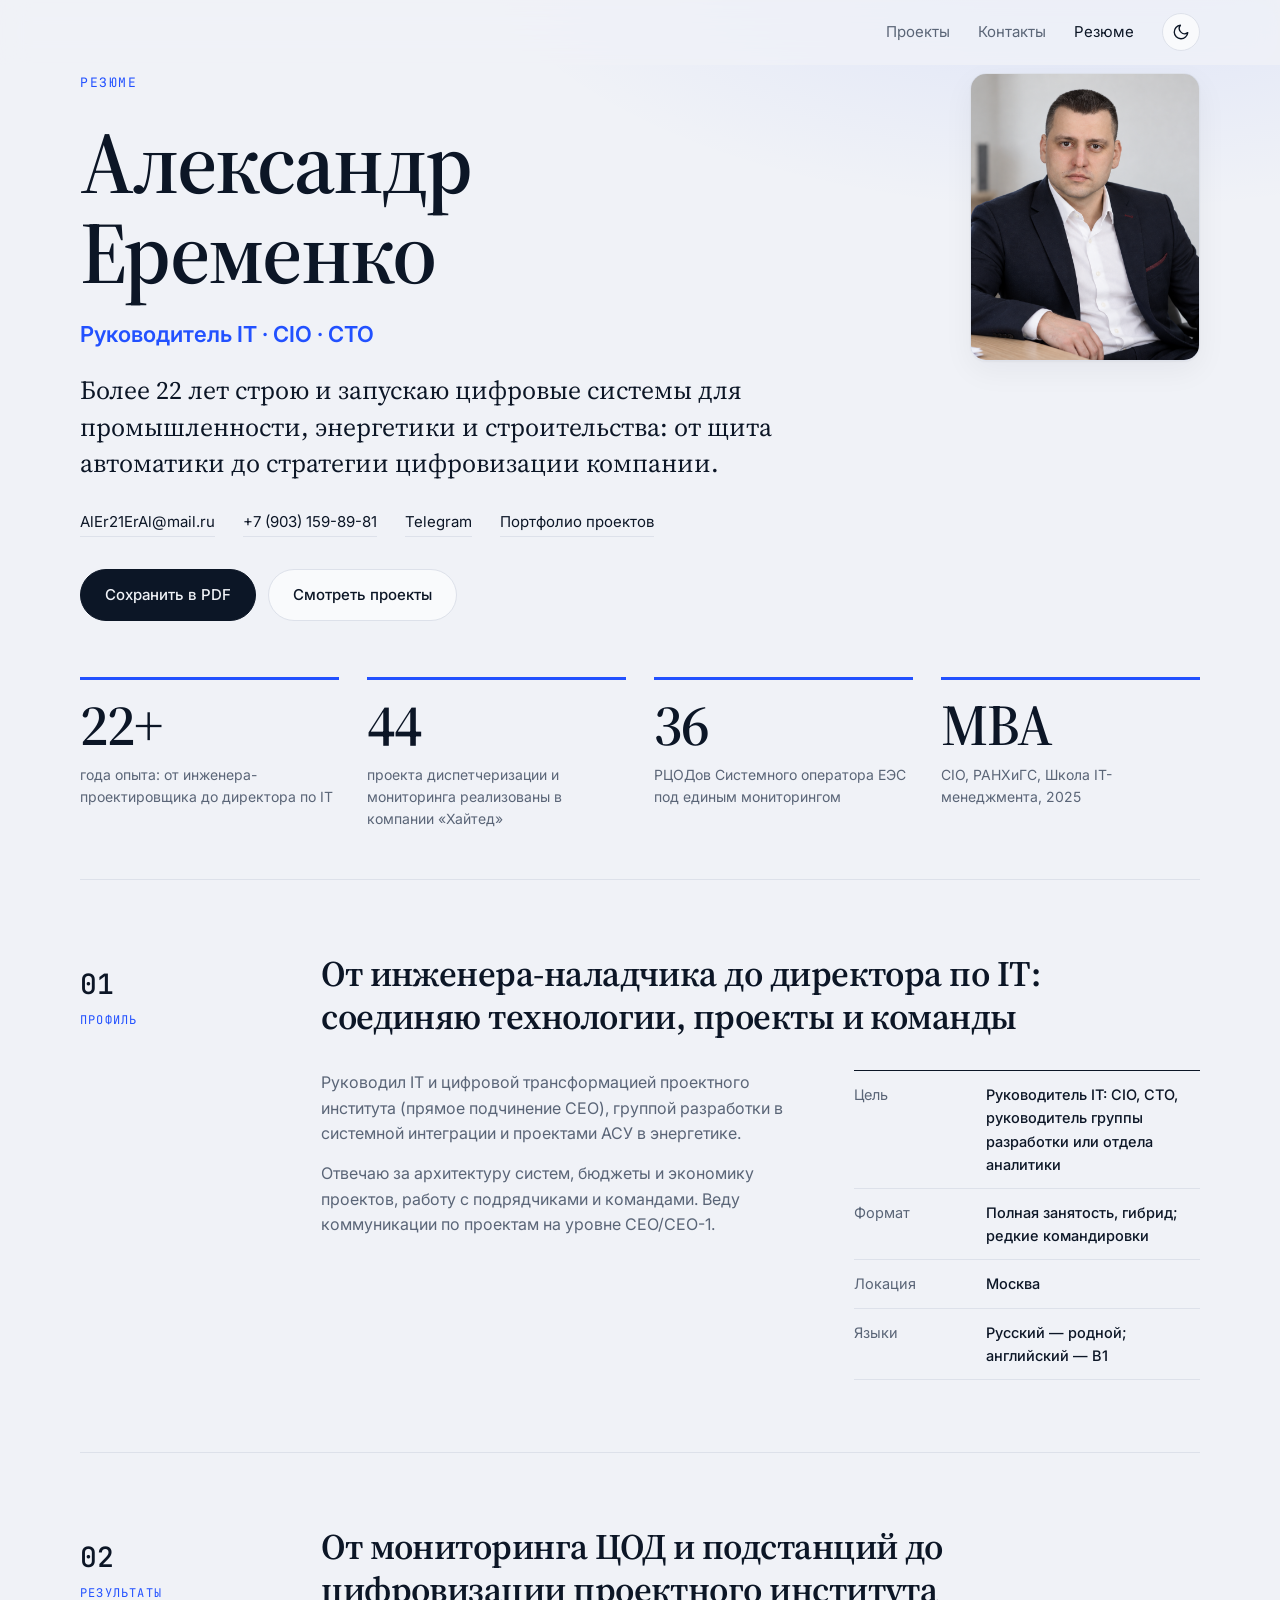
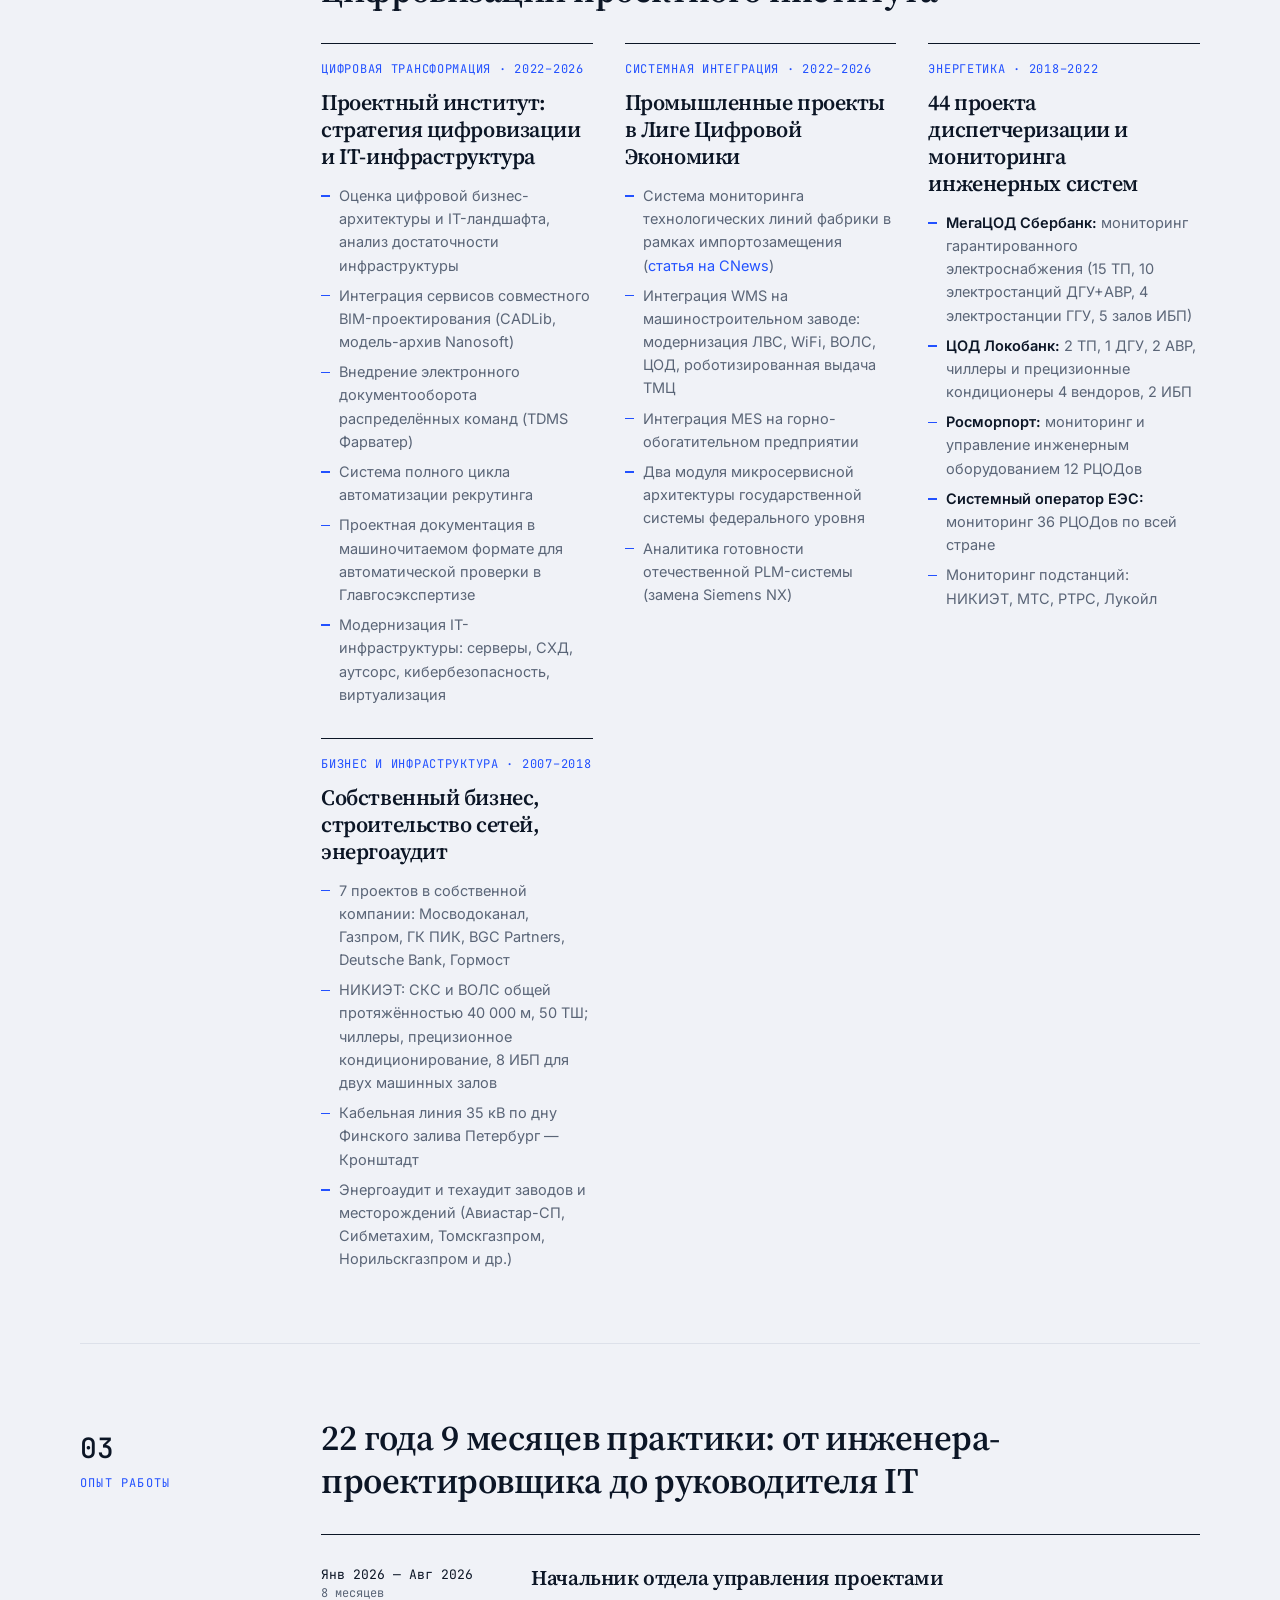
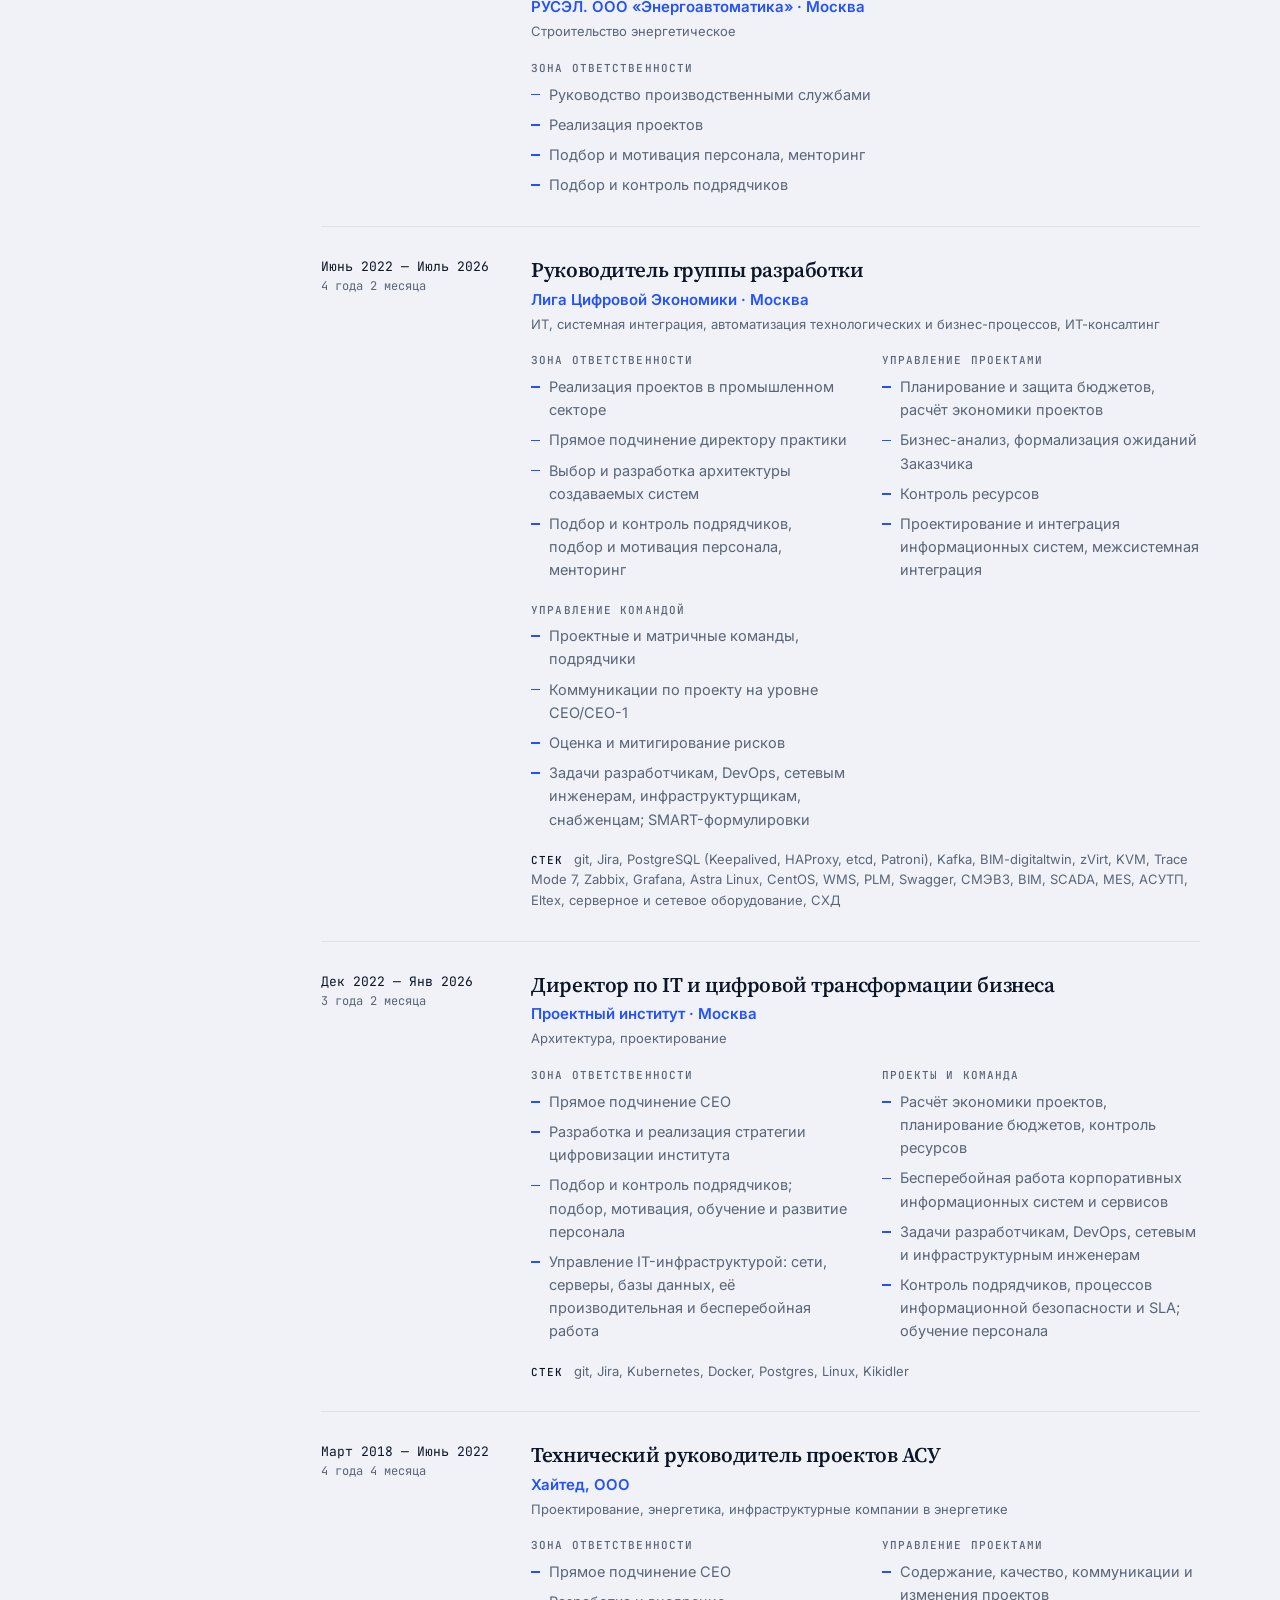
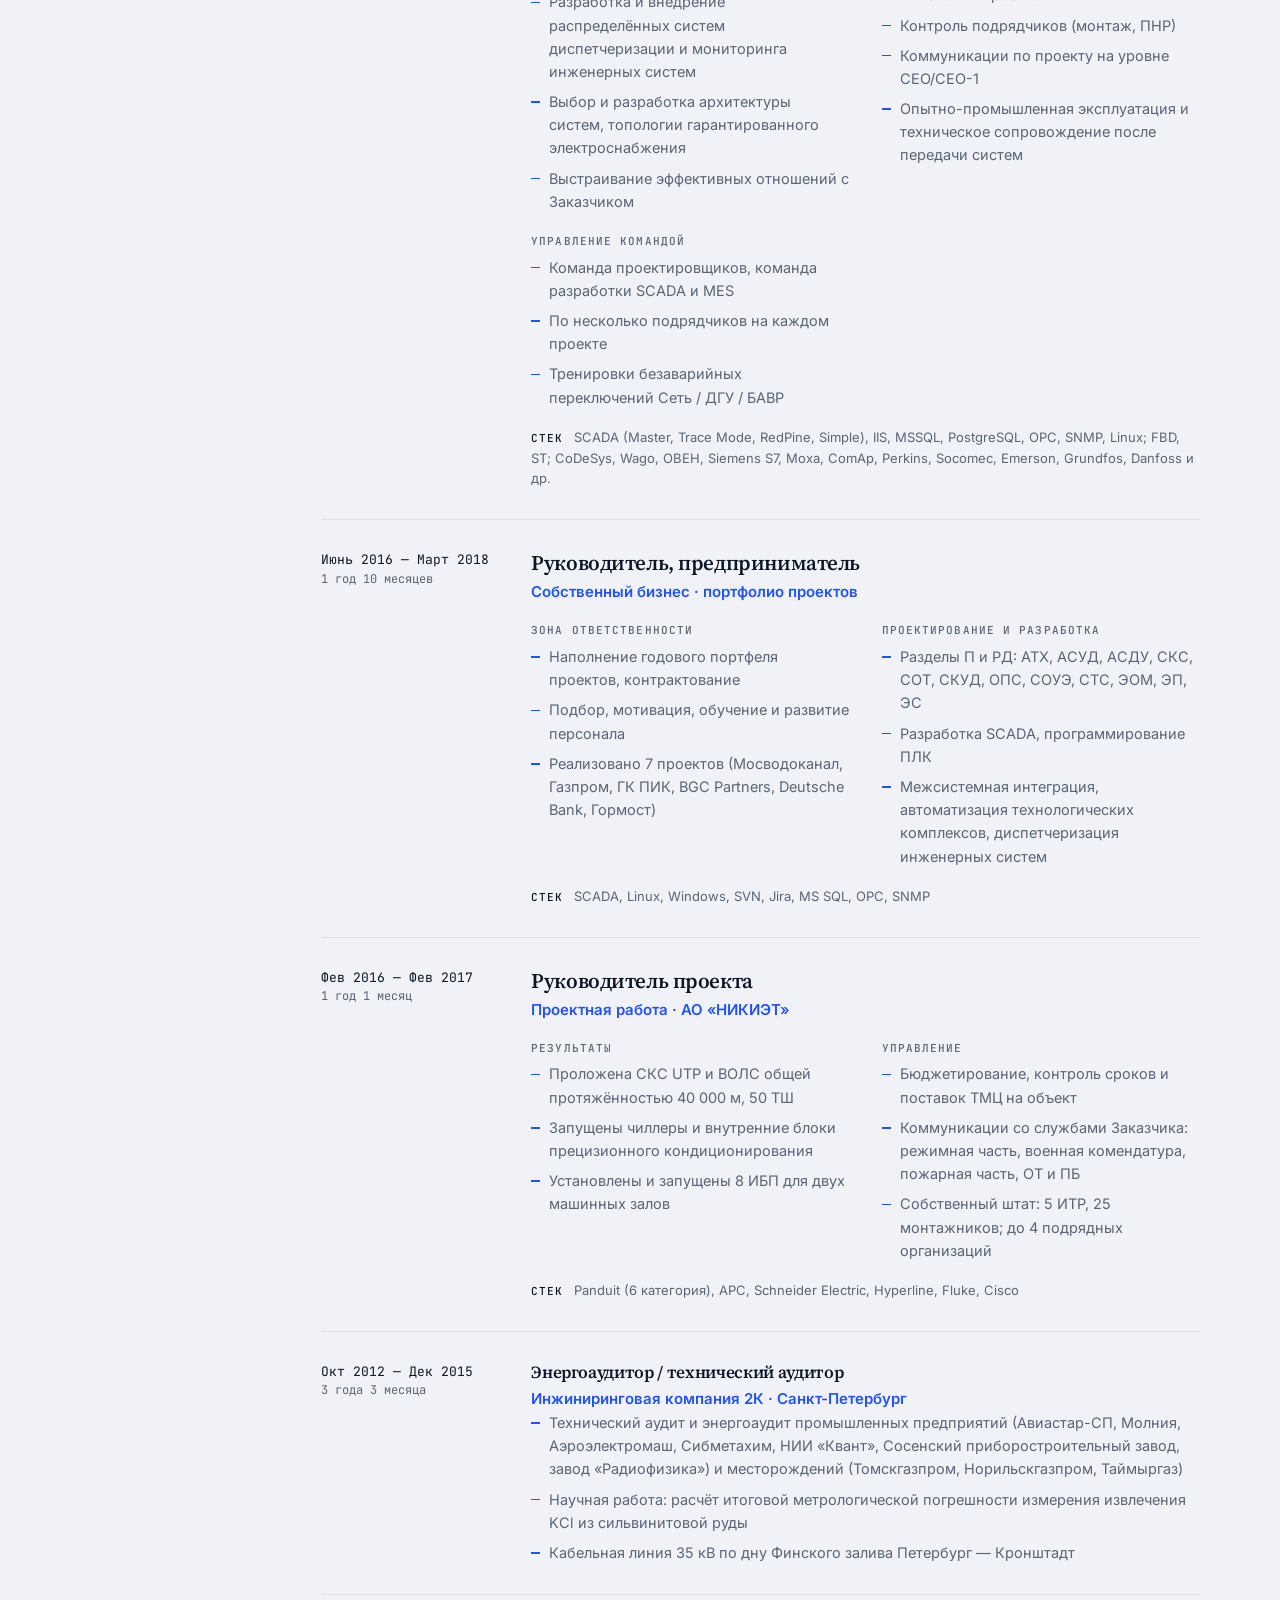
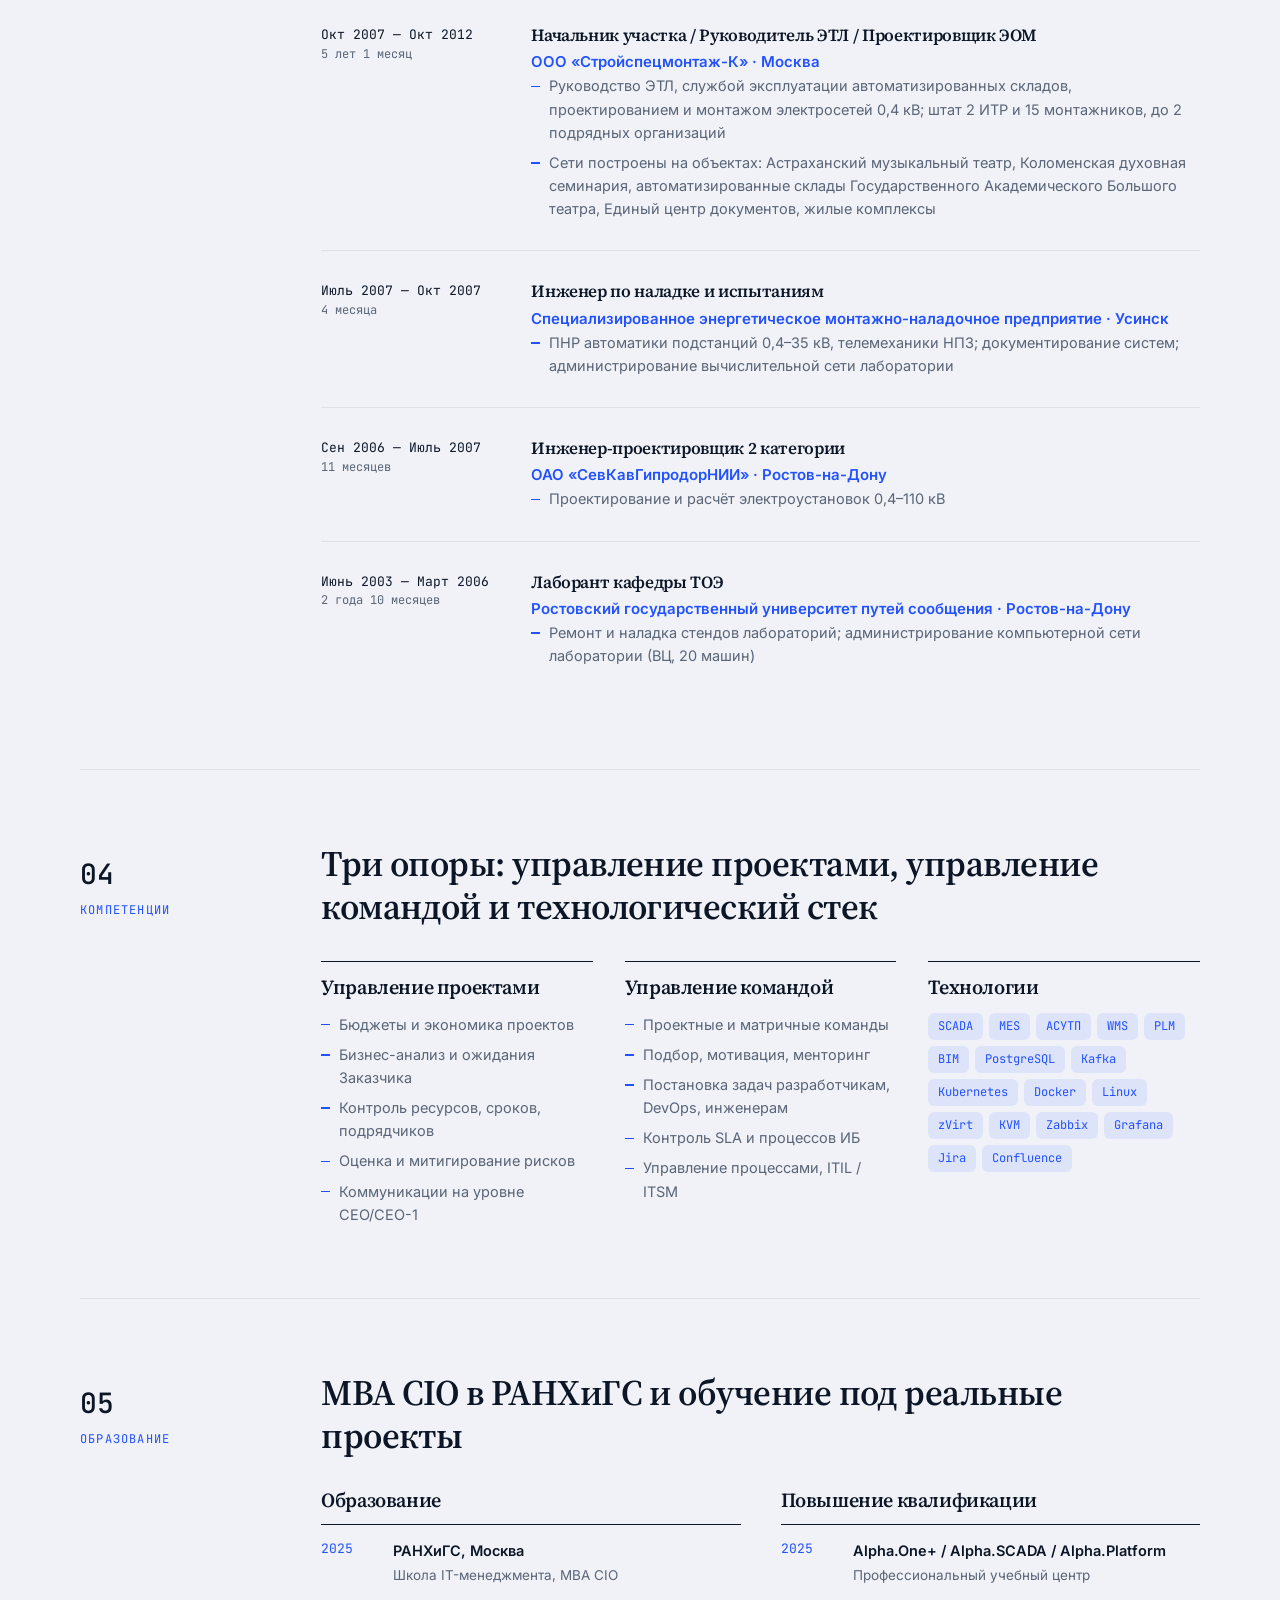
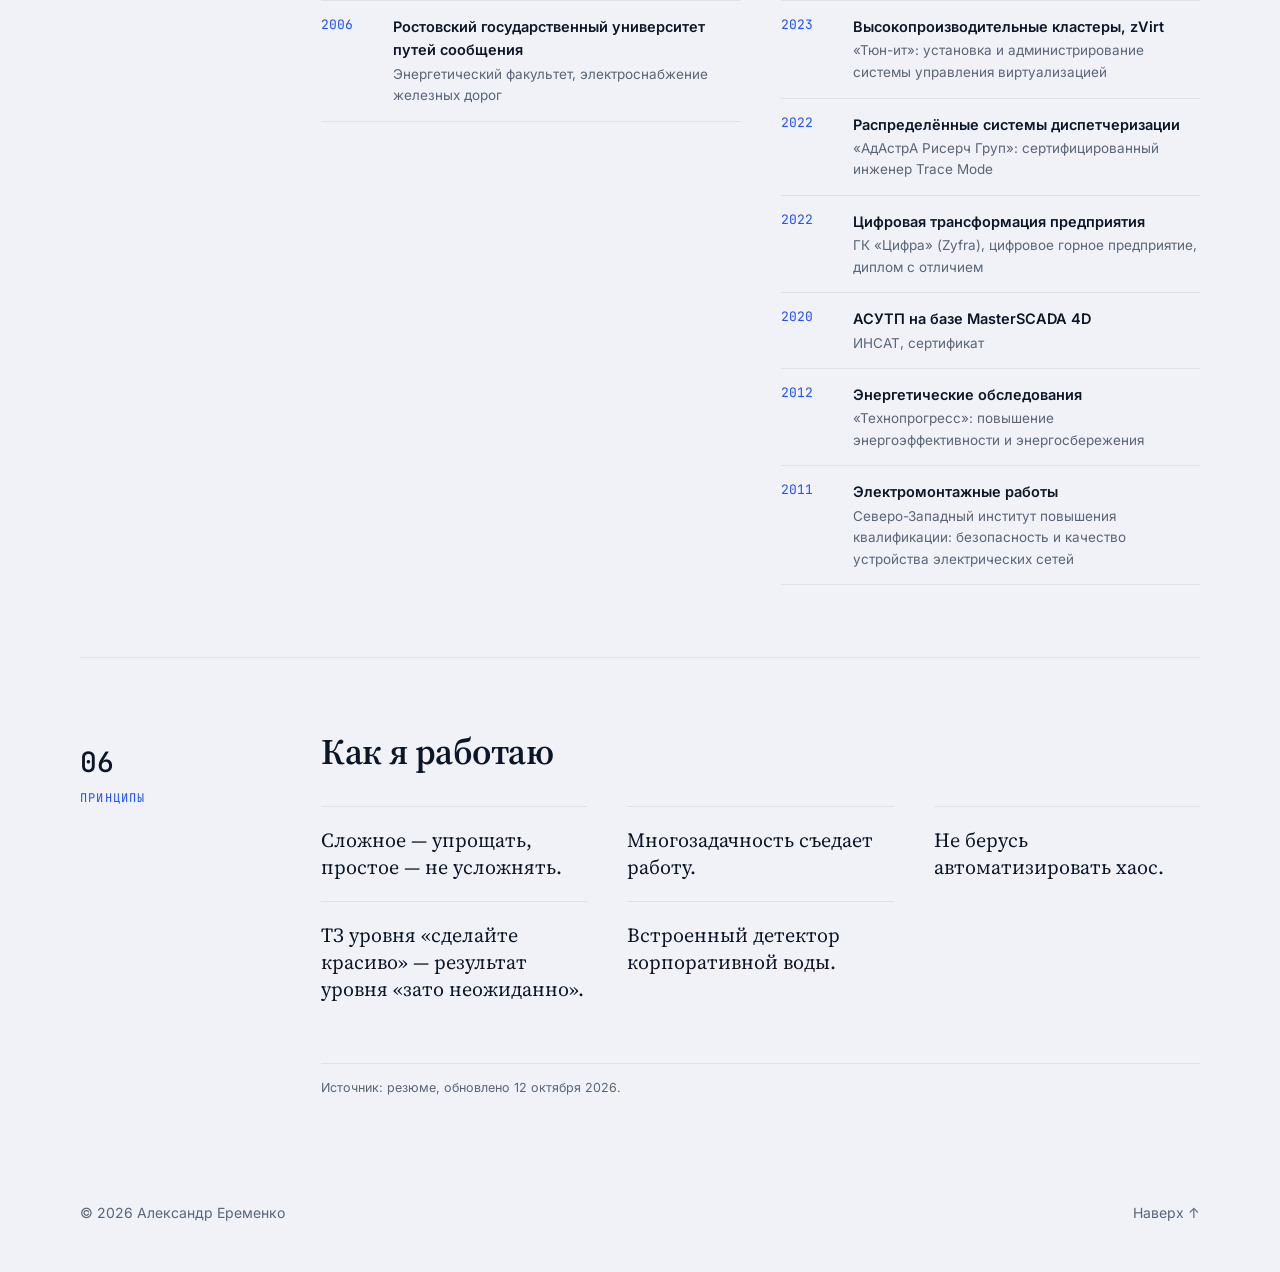
==== commit 5132105b: "добавил теги и фото в резюме" ====
--- a/resume.html
+++ b/resume.html
@@ -38,19 +38,28 @@
 
     <!-- Шапка резюме -->
     <section class="cv-hero">
-      <p class="eyebrow reveal">Резюме</p>
-      <h1 class="reveal">Александр<br>Еременко</h1>
-      <p class="cv-hero__role reveal">Руководитель IT · CIO · CTO</p>
-      <p class="cv-hero__lead reveal">Более 22 лет строю и запускаю цифровые системы для промышленности, энергетики и строительства: от щита автоматики до стратегии цифровизации компании.</p>
-      <div class="cv-contacts reveal">
-        <a href="mailto:AlEr21ErAl@mail.ru">AlEr21ErAl@mail.ru</a>
-        <a href="tel:+79031598981">+7 (903) 159-89-81</a>
-        <a href="https://t.me/Aleksandr_Viktorovich_Eremenko" target="_blank" rel="noopener">Telegram</a>
-        <a href="index.html#projects">Портфолио проектов</a>
-      </div>
-      <div class="cv-actions reveal">
-        <button class="btn btn--primary" id="printBtn" type="button">Сохранить в PDF</button>
-        <a class="btn" href="index.html#projects">Смотреть проекты</a>
+      <figure class="cv-photo reveal">
+        <img id="portrait"
+             src="img/photo.png"
+             data-fallbacks="https://static.tildacdn.pub/tild3836-6537-4561-b730-656434373930/photo.png https://thb.tildacdn.pub/tild3836-6537-4561-b730-656434373930/-/resize/504x/photo.png"
+             alt="Александр Еременко" width="400" height="500">
+      </figure>
+
+      <div class="cv-hero__main">
+        <p class="eyebrow reveal">Резюме</p>
+        <h1 class="reveal">Александр<br>Еременко</h1>
+        <p class="cv-hero__role reveal">Руководитель IT · CIO · CTO</p>
+        <p class="cv-hero__lead reveal">Более 22 лет строю и запускаю цифровые системы для промышленности, энергетики и строительства: от щита автоматики до стратегии цифровизации компании.</p>
+        <div class="cv-contacts reveal">
+          <a href="mailto:AlEr21ErAl@mail.ru">AlEr21ErAl@mail.ru</a>
+          <a href="tel:+79031598981">+7 (903) 159-89-81</a>
+          <a href="https://t.me/Aleksandr_Viktorovich_Eremenko" target="_blank" rel="noopener">Telegram</a>
+          <a href="index.html#projects">Портфолио проектов</a>
+        </div>
+        <div class="cv-actions reveal">
+          <button class="btn btn--primary" id="printBtn" type="button">Сохранить в PDF</button>
+          <a class="btn" href="index.html#projects">Смотреть проекты</a>
+        </div>
       </div>
 
       <div class="kpis reveal">
--- a/style.css
+++ b/style.css
@@ -346,7 +346,18 @@
 /* ==========================================================================
    Страница резюме (стиль «консалтинг»: заголовки-выводы, засечки, выноски)
    ========================================================================== */
-.cv-hero { padding: 8px 0 clamp(28px, 5vw, 48px); }
+.cv-hero { position: relative; --photo-w: clamp(150px, 19vw, 230px); padding: 8px 0 clamp(28px, 5vw, 48px); }
+.cv-photo {
+  position: absolute; top: 8px; right: 0; width: var(--photo-w); margin: 0;
+  aspect-ratio: 4 / 5; overflow: hidden; border-radius: 16px;
+  background: var(--accent-soft); border: 1px solid var(--border); box-shadow: var(--shadow);
+}
+.cv-photo img { display: block; width: 100%; height: 100%; object-fit: cover; object-position: center top; }
+.cv-hero__main { padding-right: calc(var(--photo-w) + 32px); }
+@media screen and (max-width: 700px) {
+  .cv-photo { position: static; width: 132px; margin: 0 0 22px auto; }
+  .cv-hero__main { padding-right: 0; }
+}
 .cv-hero h1 {
   font-family: var(--serif); font-weight: 600; letter-spacing: -0.025em; line-height: 1.02;
   font-size: clamp(44px, 7.5vw, 88px);
@@ -467,7 +478,9 @@
   .container { width: 100%; }
   .reveal { opacity: 1 !important; transform: none !important; transition: none !important; }
   /* При печати всегда используем «широкую» вёрстку, а не мобильную */
-  .cv-hero { padding: 0 0 12px; }
+  .cv-hero { padding: 0 0 12px; --photo-w: 32mm; }
+  .cv-photo { top: 0; border-radius: 3mm; box-shadow: none; }
+  .cv-hero__main { padding-right: calc(32mm + 8mm); }
   .cv-hero h1 { font-size: 30pt; }
   .cv-hero__role { margin-top: 10px; font-size: 12pt; }
   .cv-hero__lead { margin-top: 10px; font-size: 12pt; }
